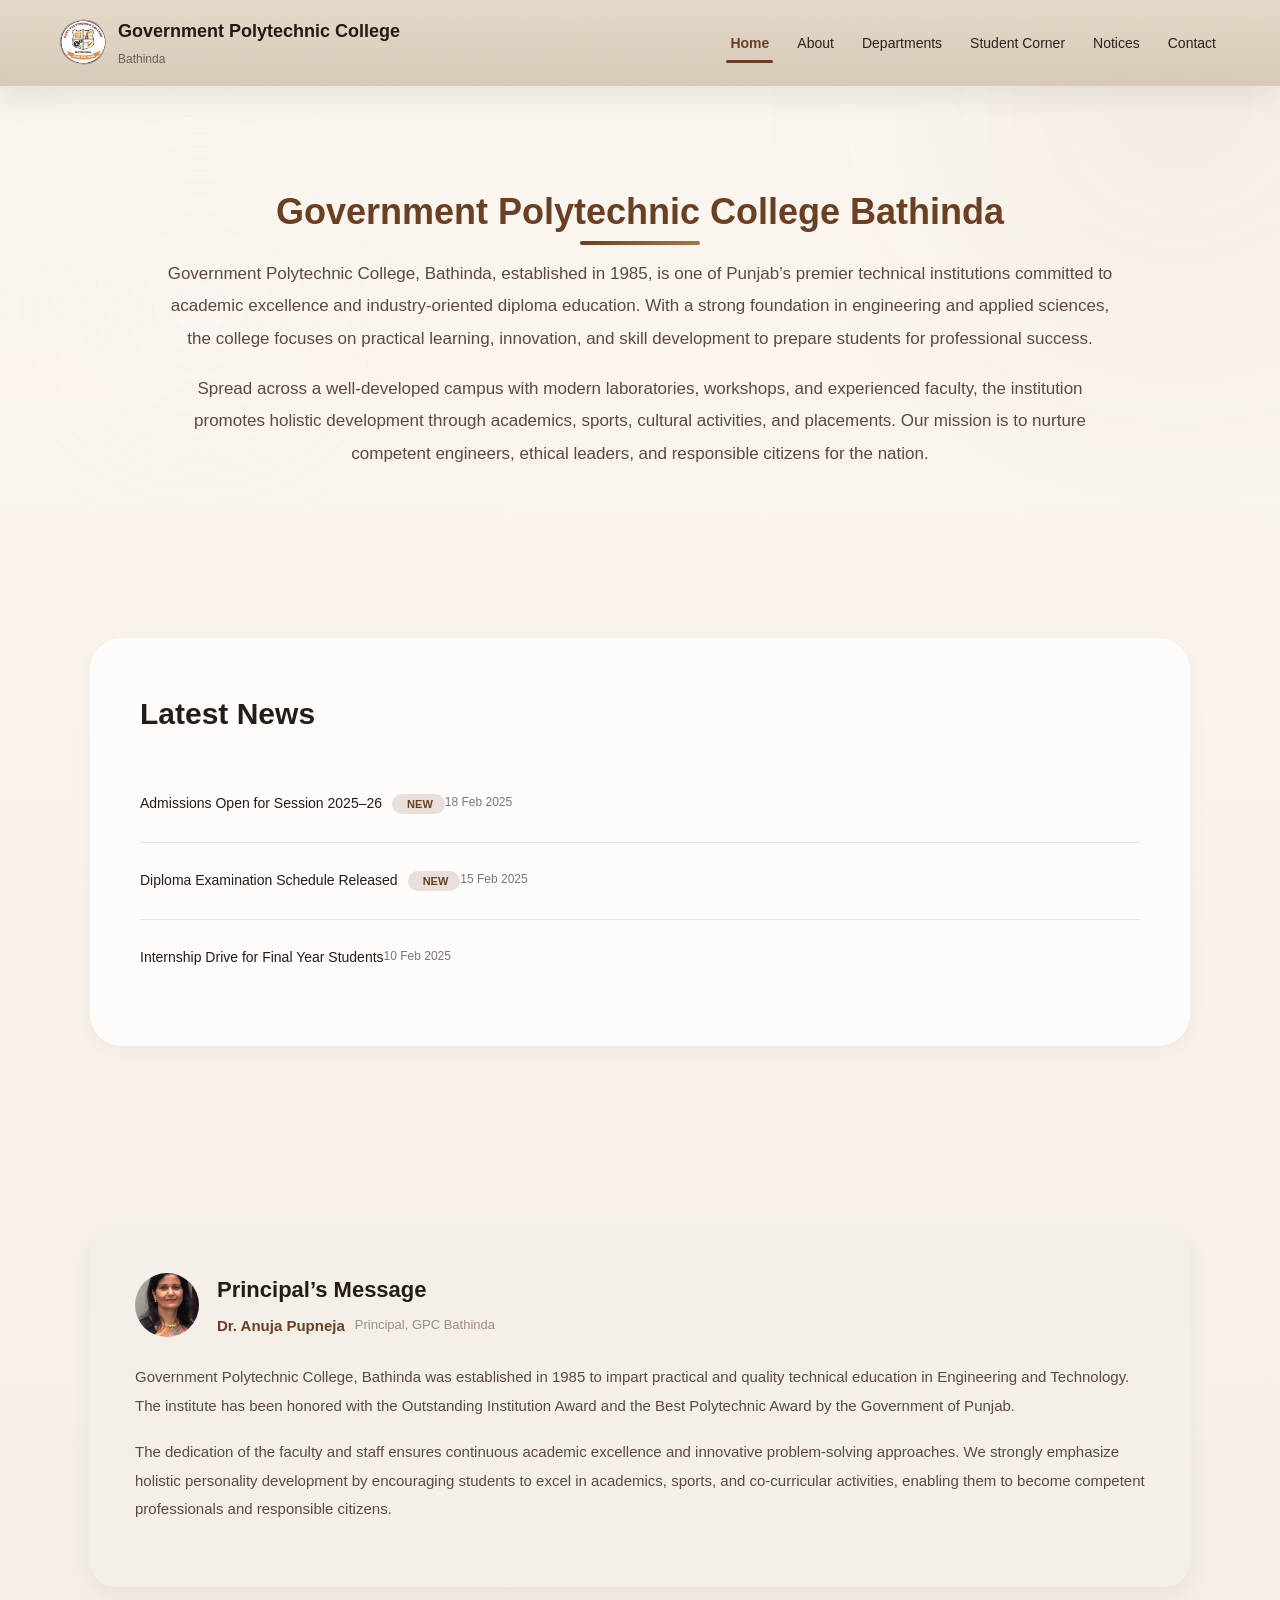
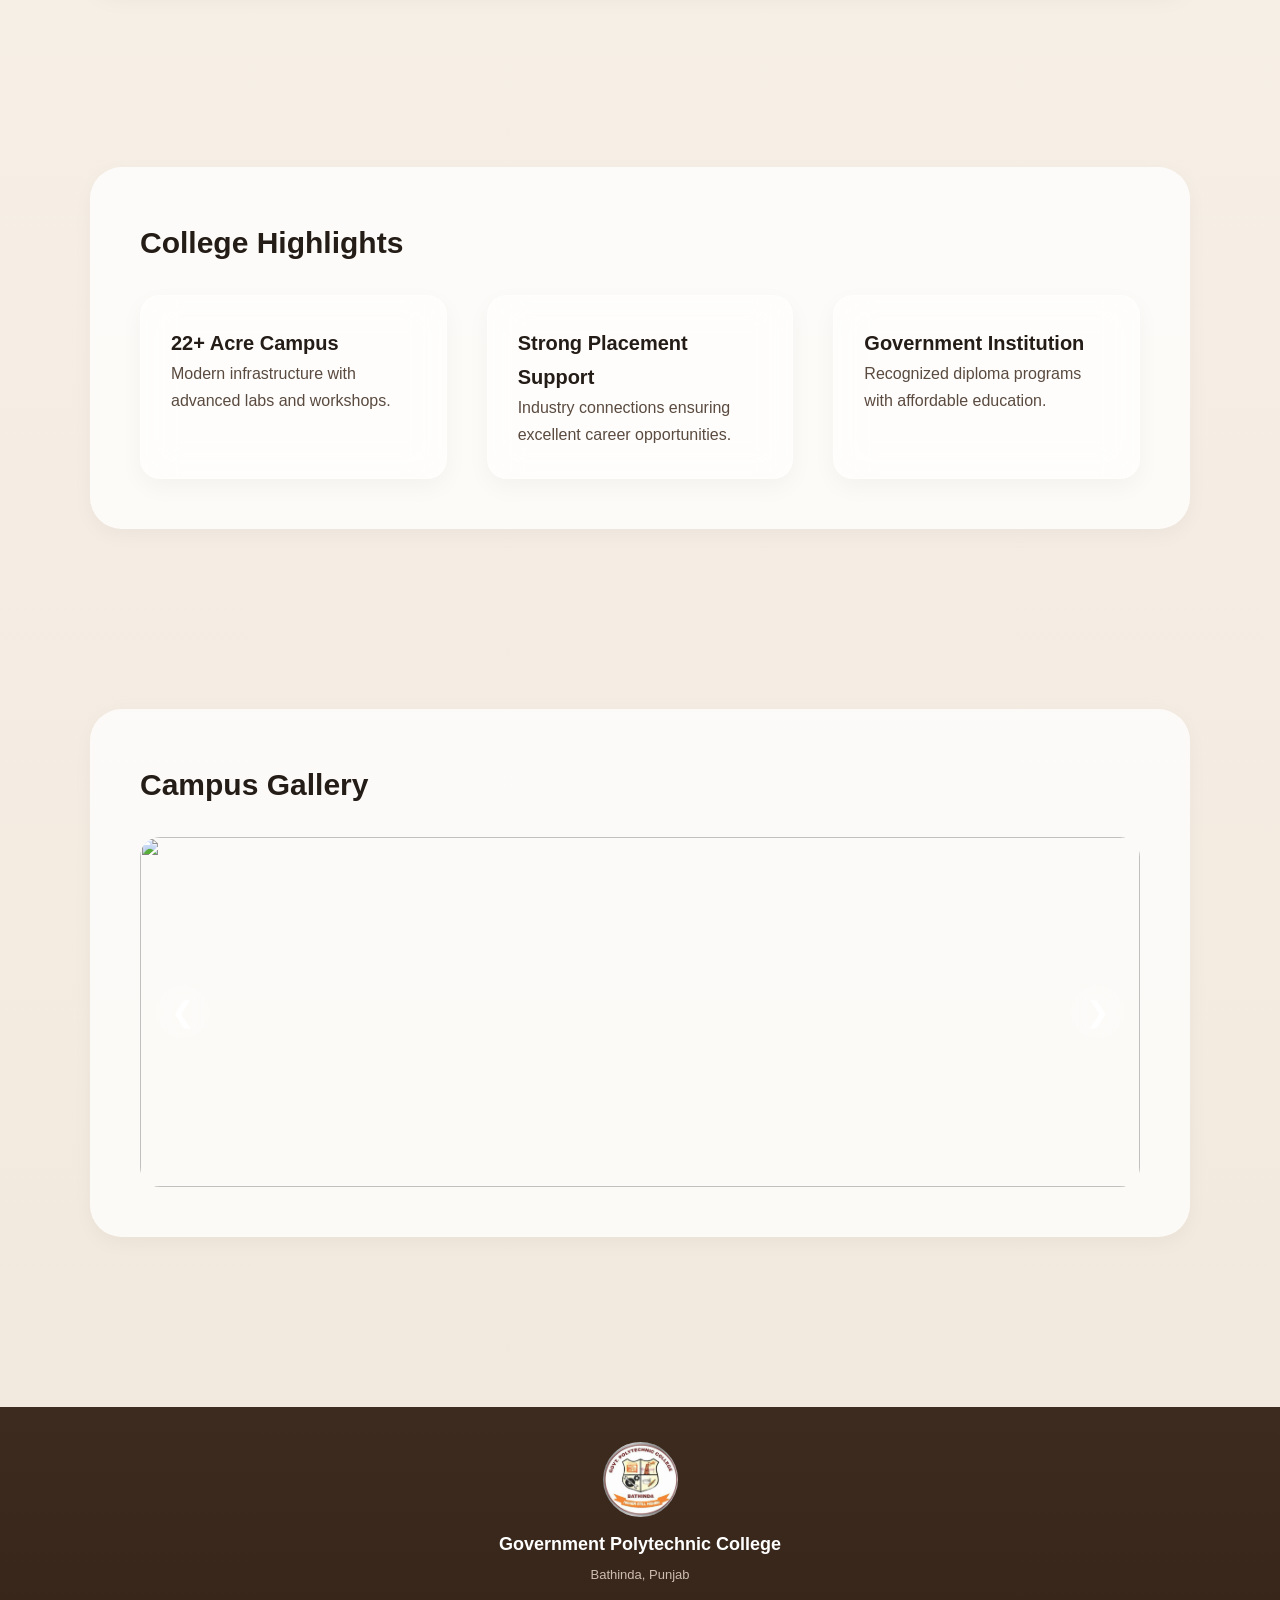
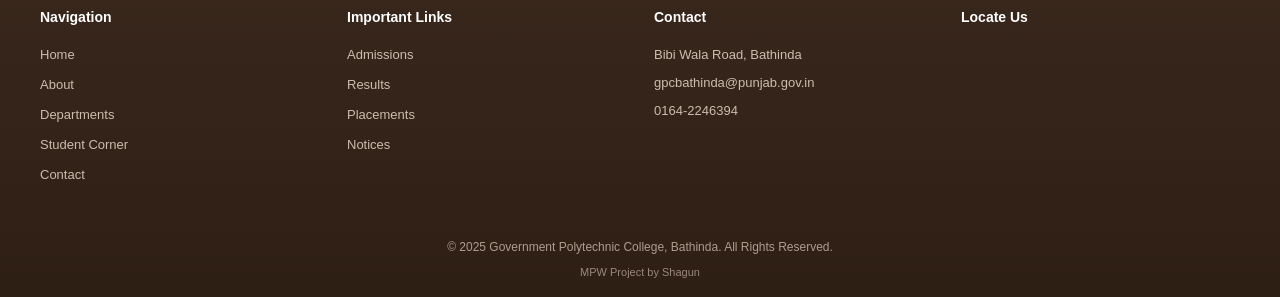
==== index.html @ 496b980a "Update index.html" ====
<!DOCTYPE html>
<html lang="en">
<head>
    <meta charset="UTF-8">
    <title>Government Polytechnic College, Bathinda</title>
    <meta name="viewport" content="width=device-width, initial-scale=1.0">
    <link rel="stylesheet" href="style.css">
</head>
<body>

<div class="cursor-glow"></div>
<div class="preloader"></div>

<!-- ================= HEADER ================= -->
<header>
    <div class="logo">
        <img src="Images/logo.jpeg" alt="College Logo">
        <div>
            <h2>Government Polytechnic College</h2>
            <p>Bathinda</p>
        </div>
    </div>

    <ul id="menu">
        <li><a href="index.html" class="nav-link active">Home</a></li>
        <li><a href="about.html" class="nav-link">About</a></li>
        <li><a href="departments.html" class="nav-link">Departments</a></li>
        <li><a href="student.html" class="nav-link">Student Corner</a></li>
        <li><a href="notices.html" class="nav-link">Notices</a></li>
        <li><a href="contact.html" class="nav-link">Contact</a></li>
    </ul>

    <div class="menu-btn">
        <span></span>
        <span></span>
        <span></span>
    </div>
</header>

<div class="menu-overlay"></div>

<!-- ================= PAGE CONTENT ================= -->
<div class="page-content">

    <div class="shape1"></div>
    <div class="shape2"></div>

    <!-- ================= HERO ================= -->
<section class="hero reveal">

    <h1>Government Polytechnic College Bathinda</h1>

    <p class="hero-description">
        Government Polytechnic College, Bathinda, established in 1985, is one of Punjab’s premier technical institutions committed to academic excellence and industry-oriented diploma education. With a strong foundation in engineering and applied sciences, the college focuses on practical learning, innovation, and skill development to prepare students for professional success.
    </p>

    <p class="hero-description">
        Spread across a well-developed campus with modern laboratories, workshops, and experienced faculty, the institution promotes holistic development through academics, sports, cultural activities, and placements. Our mission is to nurture competent engineers, ethical leaders, and responsible citizens for the nation.
    </p>
    

</section>

    <!-- ================= LATEST NEWS (Dynamic) ================= -->
    <section class="reveal">
        <div class="container-large">
            <h2>Latest News</h2>
            <br>
            <div class="latest-news-container">
                <ul class="latest-news-list"></ul>
            </div>
        </div>
    </section>


<!-- ================= PRINCIPAL MESSAGE ================= -->
<section>
    <div class="container-large principal-card">

        <div class="principal-header">

            <img src="Images/principal.jpeg" alt="Principal">

            <div class="principal-meta">
                <h2>Principal’s Message</h2>
                <div class="principal-name-row">
                    <span class="principal-name">Dr. Anuja Pupneja</span>
                    <span class="principal-role">Principal, GPC Bathinda</span>
                </div>
            </div>

        </div>

        <div class="principal-content">
            <p>
                Government Polytechnic College, Bathinda was established in 1985 to impart practical and quality technical education in Engineering and Technology. The institute has been honored with the Outstanding Institution Award and the Best Polytechnic Award by the Government of Punjab.
            </p>

            <p>
                The dedication of the faculty and staff ensures continuous academic excellence and innovative problem-solving approaches. We strongly emphasize holistic personality development by encouraging students to excel in academics, sports, and co-curricular activities, enabling them to become competent professionals and responsible citizens.
            </p>
        </div>

    </div>
</section>

    <!-- ================= COLLEGE HIGHLIGHTS ================= -->
    <section class="reveal">
        <div class="container-large">
            <h2>College Highlights</h2>
            <br>
            <div class="grid-3">
                <div class="card">
                    <h3>22+ Acre Campus</h3>
                    <p>Modern infrastructure with advanced labs and workshops.</p>
                </div>

                <div class="card">
                    <h3>Strong Placement Support</h3>
                    <p>Industry connections ensuring excellent career opportunities.</p>
                </div>

                <div class="card">
                    <h3>Government Institution</h3>
                    <p>Recognized diploma programs with affordable education.</p>
                </div>
            </div>
        </div>
    </section>

    <!-- ================= GALLERY SLIDER ================= -->
    <section class="reveal">
        <div class="container-large">
            <h2>Campus Gallery</h2>
            <br>

            <div class="slider">

                <div class="slides">
                    <img src="Images/GPC1.jpg" class="slide active" alt="">
                    <img src="Images/GPC2.jpg" class="slide" alt="">
                    <img src="Images/GPC3.jpg" class="slide" alt="">
                </div>

                <button class="slider-btn prev">&#10094;</button>
                <button class="slider-btn next">&#10095;</button>

            </div>
        </div>
    </section>

</div>

<!-- ================= IMAGE MODAL ================= -->
<div id="imageModal">
    <img id="modalImg" src="">
</div>

<!-- ================= FOOTER ================= -->
<footer class="site-footer">

    <div class="footer-top">
        <img src="Images/logo.jpeg" alt="College Logo">
        <h3>Government Polytechnic College</h3>
        <p>Bathinda, Punjab</p>
        <div class="footer-divider"></div>
    </div>

    <div class="footer-grid">

        <div>
            <h4>Navigation</h4>
            <a href="index.html">Home</a>
            <a href="about.html">About</a>
            <a href="departments.html">Departments</a>
            <a href="student.html">Student Corner</a>
            <a href="contact.html">Contact</a>
        </div>

        <div>
            <h4>Important Links</h4>
            <a href="#">Admissions</a>
            <a href="#">Results</a>
            <a href="#">Placements</a>
            <a href="notices.html">Notices</a>
        </div>

        <div class="footer-contact">
            <h4>Contact</h4>
            <p>Bibi Wala Road, Bathinda</p>
            <p>
                <a href="mailto:gpcbathinda@punjab.gov.in">
                    gpcbathinda@punjab.gov.in
                </a>
            </p>
            <p>
                <a href="tel:01642246394">
                    0164-2246394
                </a>
            </p>
        </div>

        <div class="footer-map">
            <h4>Locate Us</h4>
            <iframe
                src="https://www.google.com/maps?q=Government+Polytechnic+College+Bathinda&output=embed"
                loading="lazy"
                allowfullscreen>
            </iframe>
        </div>

    </div>

    <div class="footer-bottom">
        © 2025 Government Polytechnic College, Bathinda. All Rights Reserved.
        <span class="project-credit">MPW Project by Shagun</span>
    </div>

</footer>

<div class="scroll-top" onclick="window.scrollTo({top:0,behavior:'smooth'})">
    ↑
</div>

<script src="script.js"></script>
</body>
</html>
---- style.css ----
:root {

    /* ===== BACKGROUNDS (More Depth & Contrast) ===== */
    --bg-main: #f8f3ec;
    --bg-header: rgba(255, 252, 248, 0.92);
    --bg-card: rgba(255, 255, 255, 0.85);

    /* ===== PREMIUM ACADEMIC BROWN (Refined & Richer) ===== */
    --accent: #6b3f23;          /* deeper & more premium */
    --accent-soft: #efe0d2;     /* warm soft cream */
    --accent-dark: #4b2c18;     /* strong institutional */

    /* ===== TEXT SYSTEM (Stronger Contrast) ===== */
    --text-dark: #241c16;
    --text-light: #5a4a3f;
    --text-muted: #9c8e82;

    /* ===== SHADOW SYSTEM (More Elegant Depth) ===== */
    --shadow-soft: 0 10px 25px rgba(107,63,35,0.08);
    --shadow-medium: 0 25px 60px rgba(107,63,35,0.12);
    --shadow-strong: 0 40px 90px rgba(107,63,35,0.18);

    /* ===== RADIUS ===== */
    --radius-sm: 12px;
    --radius-md: 20px;
    --radius-lg: 32px;

    /* ===== TRANSITION ===== */
    --transition: 0.3s ease;
}

/* ========================= GLOBAL RESET ========================== */

* {
    margin: 0;
    padding: 0;
    box-sizing: border-box;
}

html {
    scroll-behavior: smooth;
}

body {
    font-family: 'Segoe UI', sans-serif;
    background: linear-gradient(
        180deg,
        #fbf6f0 0%,
        #f1e7db 100%
    );
    color: var(--text-dark);
    line-height: 1.7;
    overflow-x: hidden;
}

img {
    max-width: 100%;
    display: block;
}

a {
    text-decoration: none;
    color: inherit;
    transition: var(--transition);
}

ul {
    list-style: none;
}

html, body {
    max-width: 100%;
    overflow-x: hidden;
}


/* ========================= TYPOGRAPHY ========================== */

h1 { 
    font-size: 38px;
    line-height: 1.2;
}
p {
    color: var(--text-light);
}
h2 { 
    font-size: 30px;
    font-weight: 600;
}
h3 { font-size: 20px; }
h4 { font-size: 16px; }

.section-title {
    text-align: center;
    margin-bottom: 50px;
    position: relative;
}

.section-title::after {
    content: "";
    width: 80px;
    height: 3px;
    background: var(--accent);
    display: block;
    margin: 10px auto 0;
    border-radius: 10px;
}


/* ========================= HEADER ========================== */
/* ================= BALANCED PREMIUM HEADER ================= */

header {
    position: fixed;
    top: 0;
    width: 100%;
    z-index: 1000;

    display: flex;
    justify-content: space-between;
    align-items: center;

    padding: 16px 60px;

    /* Darker than body but not brown */
    background: linear-gradient(
        180deg,
        rgba(228, 216, 200, 0.96) 0%,
        rgba(214, 198, 180, 0.94) 100%
    );

    backdrop-filter: blur(16px);
    -webkit-backdrop-filter: blur(16px);

    border-bottom: 1px solid rgba(0,0,0,0.06);

    box-shadow: 0 12px 30px rgba(0,0,0,0.08);

    transition: 0.3s ease;
}

/* Subtle texture */

header::before {
    content: "";
    position: absolute;
    inset: 0;
    pointer-events: none;
    opacity: 0.04;

    background-image: url("data:image/svg+xml;utf8,\
<svg xmlns='http://www.w3.org/2000/svg' width='100%' height='100%'>\
<filter id='noise'>\
<feTurbulence type='fractalNoise' baseFrequency='0.7' numOctaves='2' stitchTiles='stitch'/>\
</filter>\
<rect width='100%' height='100%' filter='url(%23noise)'/>\
</svg>");
}

/* Scroll depth */

header.scrolled {
    box-shadow: 0 18px 45px rgba(0,0,0,0.12);
}

/* ================= LOGO ================= */

.logo {
    display: flex;
    align-items: center;
    gap: 12px;
    flex: 0 0 auto;
}

.logo img {
    width: 46px;
    height: 46px;
    border-radius: 50%;
}

.logo h2 {
    font-size: 18px;
    color: #1e1712;   /* Stronger contrast */
    font-weight: 600;
    white-space: nowrap;
}

.logo p {
    font-size: 12px;
    color: #6b5b4f;
    margin-top: 2px;
}

/* ================= NAVIGATION ================= */

#menu {
    display: flex;
    gap: 20px;              /* reduced spacing */
    align-items: center;
    flex: 0 0 auto;
}

#menu li {
    white-space: nowrap;
}

.nav-link {
    font-size: 14px;        /* slightly smaller for balance */
    color: #2a211b;
    font-weight: 500;
    position: relative;
    padding: 6px 0;
    transition: 0.3s ease;
}

.nav-link:hover {
    color: #6b3f23;
}

/* Premium underline */
.nav-link::after {
    content: "";
    position: absolute;
    bottom: -6px;
    left: 0;
    width: 0%;
    height: 2px;
    background: #e0b377;
    border-radius: 2px;
    transition: 0.3s ease;
}

.nav-link.active::after,
.nav-link:hover::after {
    width: 100%;
}

/* ================= MOBILE ================= */

@media (max-width: 900px) {
    header {
        padding: 14px 20px;
    }
}


/* ================= PREMIUM GLASS MOBILE MENU ================= */

@media (max-width: 900px) {

    .menu-btn {
        display: flex;
    }

    #menu {
    position: fixed;
    top: 0;
    right: -100%;
    width: 60%;
    max-width: 240px;
    height: 100vh;

    display: flex;
    flex-direction: column;
    align-items: flex-start;
    justify-content: flex-start;

    padding: 90px 30px 30px 30px;
    gap: 18px;

    background: rgba(255, 255, 255, 0.18);
    backdrop-filter: blur(32px) saturate(180%);
    -webkit-backdrop-filter: blur(32px) saturate(180%);

    border-left: 1px solid rgba(255,255,255,0.35);
    box-shadow: -25px 0 60px rgba(0,0,0,0.25);

    transition: right 0.45s cubic-bezier(0.77, 0, 0.175, 1);
    z-index: 1200;
}

    #menu.active {
        right: 0;
    }
   
   #menu li,
   #menu a {
    pointer-events: auto;
}

    .nav-link {
    font-size: 17px;          /* smaller text */
    font-weight: 500;
    text-align: left;
    width: 100%;
    position: relative;
    padding: 6px 0;
}

    .nav-link.active {
        color: var(--accent);
        font-weight: 600;
    }

    .nav-link.active::after {
        content: "";
        position: absolute;
        left: 0;
        bottom: -8px;
        width: 40px;
        height: 3px;
        background: var(--accent);
        border-radius: 3px;
    }
}

/* Overlay */

.menu-overlay {
    position: fixed;
    inset: 0;
    background: rgba(0,0,0,0.45); /* just darken */
    opacity: 0;
    pointer-events: none;
    transition: 0.4s ease;
    z-index: 900;
}

.menu-overlay.active {
    opacity: 1;
    pointer-events: auto;
}

/* Prevent background scroll */
body.menu-open {
    overflow: hidden;
}

body.menu-open .page-content {
    filter: blur(8px);
    transition: 0.4s ease;
}
/* ================= HAMBURGER ANIMATION ================= */

.menu-btn {
    display: none;
    flex-direction: column;
    justify-content: center;
    gap: 6px;
    cursor: pointer;
    width: 28px;
    height: 24px;
    z-index: 1500;
}

.menu-btn span {
    height: 3px;
    width: 100%;
    background: var(--text-dark);
    border-radius: 3px;
    transition: 0.4s ease;
}

/* Cross Animation */
.menu-btn.active span:nth-child(1) {
    transform: rotate(45deg) translate(5px, 5px);
}

.menu-btn.active span:nth-child(2) {
    opacity: 0;
}

.menu-btn.active span:nth-child(3) {
    transform: rotate(-45deg) translate(6px, -6px);
}
/* ========================= NAVIGATION ========================== */

.nav-link {
    position: relative;
    padding: 6px 4px;
}

.nav-link:hover {
    color: var(--accent);
}

.nav-link.active {
    color: var(--accent);
    font-weight: 600;
}

.nav-link.active::after {
    content: "";
    position: absolute;
    bottom: -6px;
    left: 0;
    width: 100%;
    height: 3px;
    background: var(--accent);
    border-radius: 10px;
}


/* ================= FULL WIDTH HERO ================= */

.hero {
    margin-top: 110px;
    padding: 80px 40px 60px;
    text-align: center;
    width: 100%;
    max-width: 1200px;
    margin-left: auto;
    margin-right: auto;
}

.hero h1 {
    font-size: 36px;
    font-weight: 700;
    color: #6b3f23; /* Coffee Brown */
    position: relative;
    display: inline-block;
    margin-bottom: 25px;
}

/* Animated Coffee Gradient Underline */

.hero h1::after {
    content: "";
    position: absolute;
    left: 50%;
    transform: translateX(-50%);
    bottom: -12px;
    width: 120px;
    height: 4px;
    border-radius: 20px;

    background: linear-gradient(
        90deg,
        #6b3f23,
        #a6784d,
        #8b5e34,
        #6b3f23
    );

    background-size: 300% 100%;
    animation: coffeeMove 4s linear infinite;
}

@keyframes coffeeMove {
    0% { background-position: 0% 50%; }
    100% { background-position: 300% 50%; }
}

.hero-description {
    font-size: 17px;
    line-height: 1.9;
    color: var(--text-light);
    max-width: 950px;
    margin: 0 auto 18px;
}

.hero-buttons {
    margin-top: 25px;
}

/* ========================= CONTAINERS ========================== */

section {
    padding: 90px 20px;
    width: 100%;
    max-width: 1200px;
    margin: 0 auto;
}

.container-large {
    max-width: 1100px;
    margin: auto;
    background: rgba(255,255,255,0.75);
    padding: 50px;
    border-radius: var(--radius-lg);
    box-shadow: 0 6px 20px rgba(0,0,0,0.04);
}


/* ========================= GRID SYSTEM ========================== */

.grid-2 {
    display: grid;
    grid-template-columns: repeat(2, 1fr);
    gap: 30px;
}

.grid-3 {
    display: grid;
    grid-template-columns: repeat(3, 1fr);
    gap: 40px;
}

.grid-4 {
    display: grid;
    grid-template-columns: repeat(4, 1fr);
    gap: 35px;
}


/* ========================= CARD SYSTEM ========================== */

.card {
    background: rgba(255,255,255,0.55);
    backdrop-filter: blur(18px);
    -webkit-backdrop-filter: blur(18px);
    padding: 30px;
    border-radius: var(--radius-md);
    border: 1px solid rgba(255,255,255,0.3);
    box-shadow: 0 8px 25px rgba(0,0,0,0.04);
    transition: 0.4s ease;
}

.card:hover {
    transform: translateY(-4px);
    box-shadow: 0 12px 25px rgba(0,0,0,0.06);
}

.gallery-grid {
    display: grid;
    grid-template-columns: repeat(3, 1fr);
    gap: 25px;
}

.gallery-grid img {
    width: 100%;
    height: 240px;
    object-fit: cover;
    border-radius: var(--radius-md);
    transition: 0.4s ease;
}

.gallery-grid img:hover {
    transform: scale(1.04);
}

@media (max-width: 900px) {
    .gallery-grid {
        grid-template-columns: 1fr;
    }

    .gallery-grid img {
        height: 200px;
    }
}

/* ========================= ABOUT PAGE ========================== */

.about-content p {
    margin-bottom: 20px;
    color: var(--text-light);
}


/* ========================= DEPARTMENTS ========================== */

.department-card h3 {
    margin-bottom: 10px;
}

.department-card ul {
    margin-top: 10px;
}

.department-card li {
    font-size: 14px;
    color: var(--text-light);
    margin-bottom: 5px;
}


/* ========================= STUDENT CORNER ========================== */

.student-module {
    border-left: 4px solid var(--accent);
    padding-left: 15px;
    margin-bottom: 20px;
}

.student-module h4 {
    margin-bottom: 8px;
}


/* ================= CLEAN NEWS ================= */

.latest-news-container {
    max-height: 230px;
    overflow-y: auto;
    scroll-behavior: smooth;
    position: relative;
}

.latest-news-list li {
    padding: 14px 0;
    border-bottom: 1px solid rgba(0,0,0,0.08);
    display: flex;
    justify-content: space-between;
    align-items: center;
    font-size: 14px;
}

.news-title {
    font-weight: 500;
}

.news-date {
    font-size: 12px;
    opacity: 0.6;
}
.news-link {
    display: flex;
    justify-content: space-between;
    text-decoration: none;
    color: inherit;
    padding: 12px 0;
}

.news-link:hover .news-title {
    color: #6b3f23; /* coffee hover */
}
/* Clean institutional NEW badge */
.latest-news-list li[data-new="true"] .news-title::after {
    content: " NEW";
    margin-left: 10px;
    padding: 4px 12px;
    font-size: 11px;
    font-weight: 600;
    border-radius: 20px;

    background: rgba(107,63,35,0.15);
    color: var(--accent);
}

/* ================= PRINCIPAL - DISCORD STYLE PROPORTION ================= */

.principal-card {
    background: #f4efe9;
    border-radius: 26px;
    padding: 45px;
    box-shadow: 0 10px 25px rgba(0,0,0,0.05);
}

.principal-header {
    display: flex;
    align-items: center;
    gap: 18px;
    margin-bottom: 25px;
}

.principal-header img {
    width: 64px;          /* Discord-like size */
    height: 64px;
    border-radius: 50%;
    object-fit: cover;
}

.principal-meta h2 {
    font-size: 22px;
    margin-bottom: 4px;
}

.principal-name-row {
    display: flex;
    gap: 10px;
    align-items: center;
    flex-wrap: wrap;
}

.principal-name {
    font-size: 15px;
    font-weight: 600;
    color: var(--accent);
}

.principal-role {
    font-size: 13px;
    color: var(--text-muted);
}

.principal-content {
    font-size: 15px;
    line-height: 1.9;
    color: var(--text-light);
}

.principal-content p {
    margin-bottom: 18px;
}

/* ========================= NOTICES ========================== */

.notice-card {
    background: white;
    padding: 30px;
    border-radius: var(--radius-md);
    margin-bottom: 25px;
    box-shadow: var(--shadow-soft);
}

.notice-header {
    display: flex;
    align-items: center;
    gap: 10px;
    margin-bottom: 15px;
}

.notice-header img {
    width: 40px;
    height: 40px;
    border-radius: 50%;
}

.notice-category {
    font-size: 12px;
    color: var(--accent);
    font-weight: 600;
}

.notice-image {
    margin-top: 15px;
    border-radius: var(--radius-md);
}

.notice-buttons {
    margin-top: 15px;
}

.notice-buttons a {
    display: inline-block;
    margin-right: 10px;
}


/* ========================= FAQ ========================== */

.faq-item {
    margin-bottom: 18px;
    border-radius: 15px;
    overflow: hidden;
    box-shadow: var(--shadow-soft);
    background: white;
}

.faq-question {
    padding: 18px 20px;
    font-size: 16px;
    font-weight: 500;
    cursor: pointer;
    border: none;
    width: 100%;
    text-align: left;
    background: white;
}

.faq-answer {
    padding: 18px 20px;
    font-size: 14px;
    color: var(--text-light);
    display: none;
    border-top: 1px solid #eee;
}

.faq-item.active .faq-answer {
    display: block;
}

/* ========================= FORMS ========================== */

.contact-form input,
.contact-form textarea {
    width: 100%;
    padding: 10px;
    margin-bottom: 15px;
    border-radius: var(--radius-sm);
    border: 1px solid #ccc;
}

.btn {
    padding: 10px 20px;
    border-radius: var(--radius-sm);
    border: none;
    cursor: pointer;
    transition: transform 0.2s ease;
}

.btn-primary {
    background: linear-gradient(
    135deg,
    #a6784d,
    #8b5e34
);
box-shadow: 0 10px 25px rgba(139,94,52,0.35);
    color: white;
    border: none;
    border-radius: 14px;
    transition: 0.3s ease;
}

.btn-primary:hover {
    transform: translateY(-2px);
    box-shadow: 0 12px 25px rgba(95,140,255,0.4);
}

/* ========================= MAP & EMBEDS ========================== */

.map-container iframe,
.video-embed iframe {
    width: 100%;
    height: 350px;
    border-radius: var(--radius-md);
    border: none;
}


/* ========================= TIMELINE ========================== */

.timeline {
    border-left: 3px solid var(--accent);
    padding-left: 20px;
}

.timeline-item {
    margin-bottom: 25px;
    position: relative;
}

.timeline-item::before {
    content: "";
    width: 12px;
    height: 12px;
    background: var(--accent);
    position: absolute;
    left: -26px;
    top: 5px;
    border-radius: 50%;
}

/* ================= ULTRA LUXURY COFFEE FOOTER ================= */
/* ================= CLEAN INSTITUTIONAL FOOTER ================= */

.site-footer {
    position: relative;
    background: linear-gradient(
        180deg,
        #3e2b1f 0%,
        #2e1f15 100%
    );
    color: #f3e9df;
    padding: 35px 20px 15px;
    margin-top: 80px;
}

/* ===== Top Branding (Centered Properly) ===== */

.footer-top {
    text-align: center;
    margin-bottom: 20px;
}

.footer-top img {
    display: block;
    margin: 0 auto 12px auto;   /* centers logo */
    width: 75px;
    height: 75px;
    border-radius: 50%;
}

.footer-top h3 {
    font-size: 18px;
    color: #ffffff;
    margin-bottom: 4px;
}

.footer-top p {
    font-size: 13px;
    color: rgba(255,240,225,0.75);
}

/* ===== GRID ===== */

.footer-grid {
    max-width: 1200px;
    margin: auto;
    display: grid;
    grid-template-columns: repeat(4, 1fr);
    gap: 28px;
}

/* IMPORTANT: Left Align Everything */

.footer-grid div {
    text-align: left;
}

/* Headings */

.footer-grid h4 {
    font-size: 14px;
    margin-bottom: 14px;
    font-weight: 600;
    color: #ffffff;
}

/* Links */

.footer-grid a {
    display: block;
    font-size: 13px;
    margin-bottom: 8px;
    color: rgba(255,240,225,0.75);
    transition: 0.3s ease;
}

.footer-grid a:hover {
    color: var(--accent-soft);
    transform: translateX(4px);
}

/* Contact */

.footer-contact p,
.footer-contact a {
    font-size: 13px;
    margin-bottom: 6px;
    color: rgba(255,240,225,0.75);
}

/* ===== MAP ===== */

.footer-map iframe {
    width: 100%;
    height: 150px;
    border-radius: 12px;
    border: none;
    filter: saturate(0.9) contrast(0.95);
}

/* ===== Bottom ===== */

.footer-bottom {
    margin-top: 20px;
    padding-top: 15px;
    text-align: center;
    font-size: 12px;
    color: rgba(255,240,225,0.6);
}

/* MPW Project Line */

.project-credit {
    display: block;
    margin-top: 6px;
    font-size: 11px;
    color: rgba(255,240,225,0.5);
}

/* ================= RESPONSIVE ================= */

/* Mobile Layout */

@media (max-width: 900px) {

    .footer-grid {
        grid-template-columns: repeat(3, 1fr);
        gap: 25px;
    }

    /* Map below */
    .footer-map {
        grid-column: 1 / -1;
        margin-top: 20px;
    }

    .footer-map iframe {
        height: 170px;
    }
}

/* ================= RESPONSIVE ================= */

/* Mobile Layout */

@media (max-width: 900px) {

    .footer-grid {
        grid-template-columns: repeat(3, 1fr);
        gap: 25px;
    }

    /* Map below */
    .footer-map {
        grid-column: 1 / -1;
        margin-top: 20px;
    }

    .footer-map iframe {
        height: 170px;
    }
}


/* ========================= ANIMATIONS ========================== */

.fade-in {
    animation: fadeIn 1s ease forwards;
}

@keyframes fadeIn {
    from { opacity: 0; transform: translateY(40px); }
    to { opacity: 1; transform: translateY(0); }
}

.reveal {
    opacity: 0;
    transform: translateY(30px);
    transition: 0.7s cubic-bezier(.19,1,.22,1);
}

.reveal.active {
    opacity: 1;
    transform: translateY(0);
}

/* ================= SLIDER ================= */

.slider {
    position: relative;
    overflow: hidden;
    border-radius: 20px;
}

.slides {
    position: relative;
    height: 350px;
}

.slide {
    position: absolute;
    width: 100%;
    height: 100%;
    object-fit: cover;
    opacity: 0;
    transition: opacity 0.8s ease;
}

.slide.active {
    opacity: 1;
}

/* Glass Arrows */

.slider-btn {
    position: absolute;
    top: 50%;
    transform: translateY(-50%);
    backdrop-filter: blur(10px);
    background: rgba(255,255,255,0.2);
    border: none;
    color: white;
    font-size: 28px;
    padding: 10px 16px;
    cursor: pointer;
    border-radius: 50%;
    transition: 0.3s ease;
}

.slider-btn:hover {
    background: rgba(255,255,255,0.4);
}

.prev { left: 15px; }
.next { right: 15px; }

/* ================= NEWS AUTO SCROLL ================= */

.auto-scroll {
    max-height: 220px;
    overflow-y: auto;
    position: relative;
}

/* ================= COUNTER ================= */

.stat-number {
    font-size: 42px;
    font-weight: 700;
}
/* ========================= RESPONSIVE ========================== */
@media (max-width: 900px) {

    header {
         padding: 16px 20px;
    }

    .menu-btn {
        display: flex;
    }

    .grid-2,
    .grid-3,
    .grid-4 {
        grid-template-columns: 1fr;
    }

    .principal-card {
        padding: 30px;
    }

    .principal-header {
        flex-direction: column;
        text-align: center;
    }

    .principal-name-row {
        justify-content: center;
    }

    .hero h1 {
        font-size: 26px;
    }
   
}

/* ========================= MOBILE TAP FIX ========================== */

* {
    -webkit-tap-highlight-color: transparent;
}
.cursor-glow {
    position: fixed;
    width: 260px;
    height: 260px;
    background: radial-gradient(circle, rgba(122,78,45,0.08), transparent 70%);
    pointer-events: none;
    border-radius: 50%;
    transform: translate(-50%, -50%);
    z-index: 0;
}

#imageModal {
    position: fixed;
    inset: 0;
    background: rgba(0,0,0,0.85);
    display: flex;
    align-items: center;
    justify-content: center;
    opacity: 0;
    pointer-events: none;
    transition: 0.4s ease;
    z-index: 2000;
}

#imageModal.active {
    opacity: 1;
    pointer-events: auto;
}

#imageModal img {
    max-width: 85%;
    max-height: 85%;
    border-radius: 20px;
}

/* ================= FLOATING GLASS LIGHT ================= */

.shape1,
.shape2 {
    position: absolute;
    width: 400px;
    height: 400px;
    border-radius: 50%;
    background: radial-gradient(circle, rgba(255,255,255,0.08), transparent 70%);
    filter: blur(40px);
    z-index: -1;
}


/* ================= GLASS STATS STRIP ================= */

.stats-strip {
    position: relative;
    width: 100%;
    padding: 110px 20px;

    display: flex;
    justify-content: space-around;
    flex-wrap: wrap;
    gap: 40px;

    text-align: center;
    color: #ffffff;

    /* TRUE GLASS EFFECT */
    background: rgba(255,255,255,0.07);
    backdrop-filter: blur(22px);
    -webkit-backdrop-filter: blur(22px);

    border-top: 1px solid rgba(255,255,255,0.15);
    border-bottom: 1px solid rgba(255,255,255,0.15);

    box-shadow: 0 10px 40px rgba(0,0,0,0.15);
}


/* ================= SOFT NOISE LAYER ================= */

.stats-strip::before {
    content: "";
    position: absolute;
    inset: 0;
    pointer-events: none;

    background-image: url("data:image/svg+xml;utf8,\
<svg xmlns='http://www.w3.org/2000/svg' width='100%' height='100%'>\
<filter id='noise'>\
<feTurbulence type='fractalNoise' baseFrequency='0.7' numOctaves='3' stitchTiles='stitch'/>\
</filter>\
<rect width='100%' height='100%' filter='url(%23noise)' opacity='0.035'/>\
</svg>");
}


/* ================= STATS TEXT ================= */

.stat-number {
    font-size: 42px;
    font-weight: 700;
    letter-spacing: 1px;
    color: #ffffff;
}

.stats-strip p {
    margin-top: 6px;
    color: rgba(255,255,255,0.75);
}
.page-content {
    position: relative;   /* REQUIRED for stacking context */
    z-index: 1;           /* Recommended for safety */

    opacity: 0;
    transform: translateY(20px);
    transition: 0.6s ease;
}
.page-content.loaded {
    opacity: 1;
    transform: translateY(0);
}

/* ================= BACKGROUND GLOW ================= */

body::before {
    content: "";
    position: fixed;
    top: -200px;
    right: -200px;
    width: 600px;
    height: 600px;
    background: radial-gradient(circle, rgba(122,78,45,0.08), transparent 70%);
    filter: blur(120px);
    z-index: -1;
}
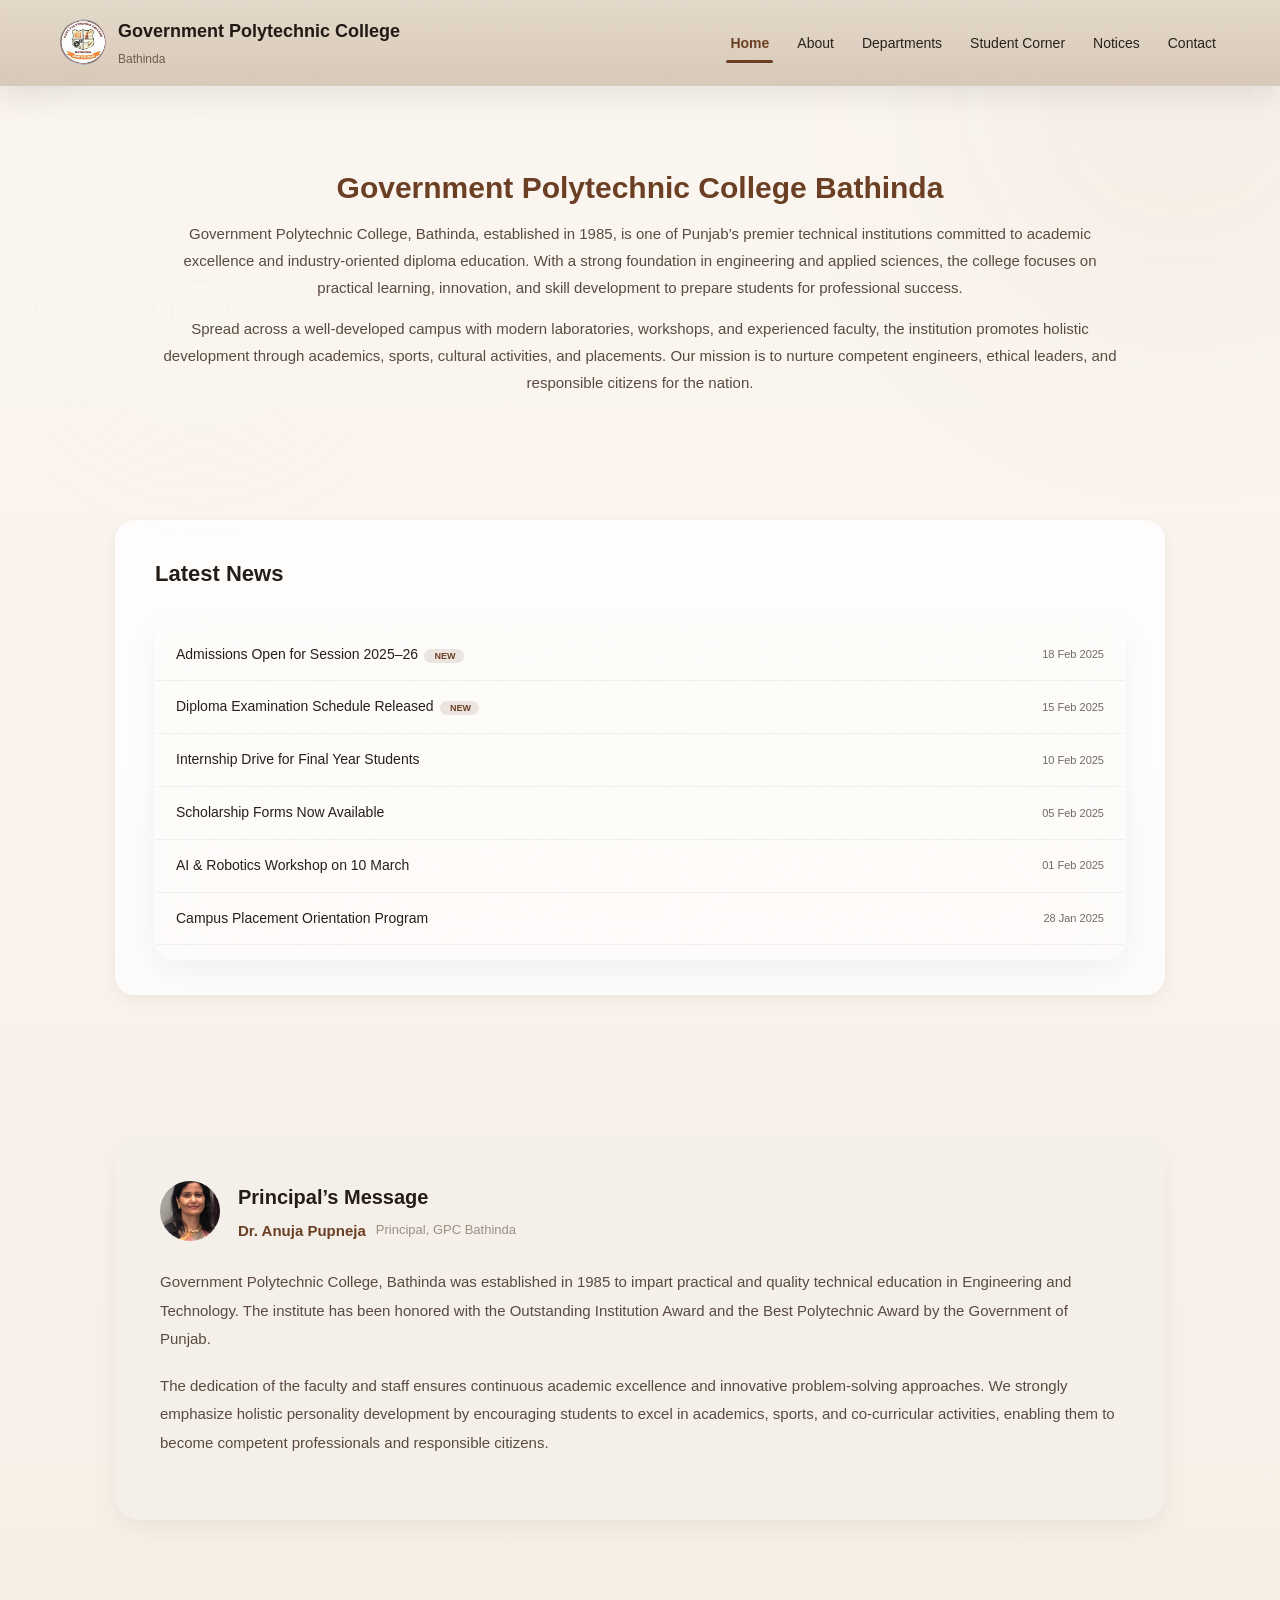
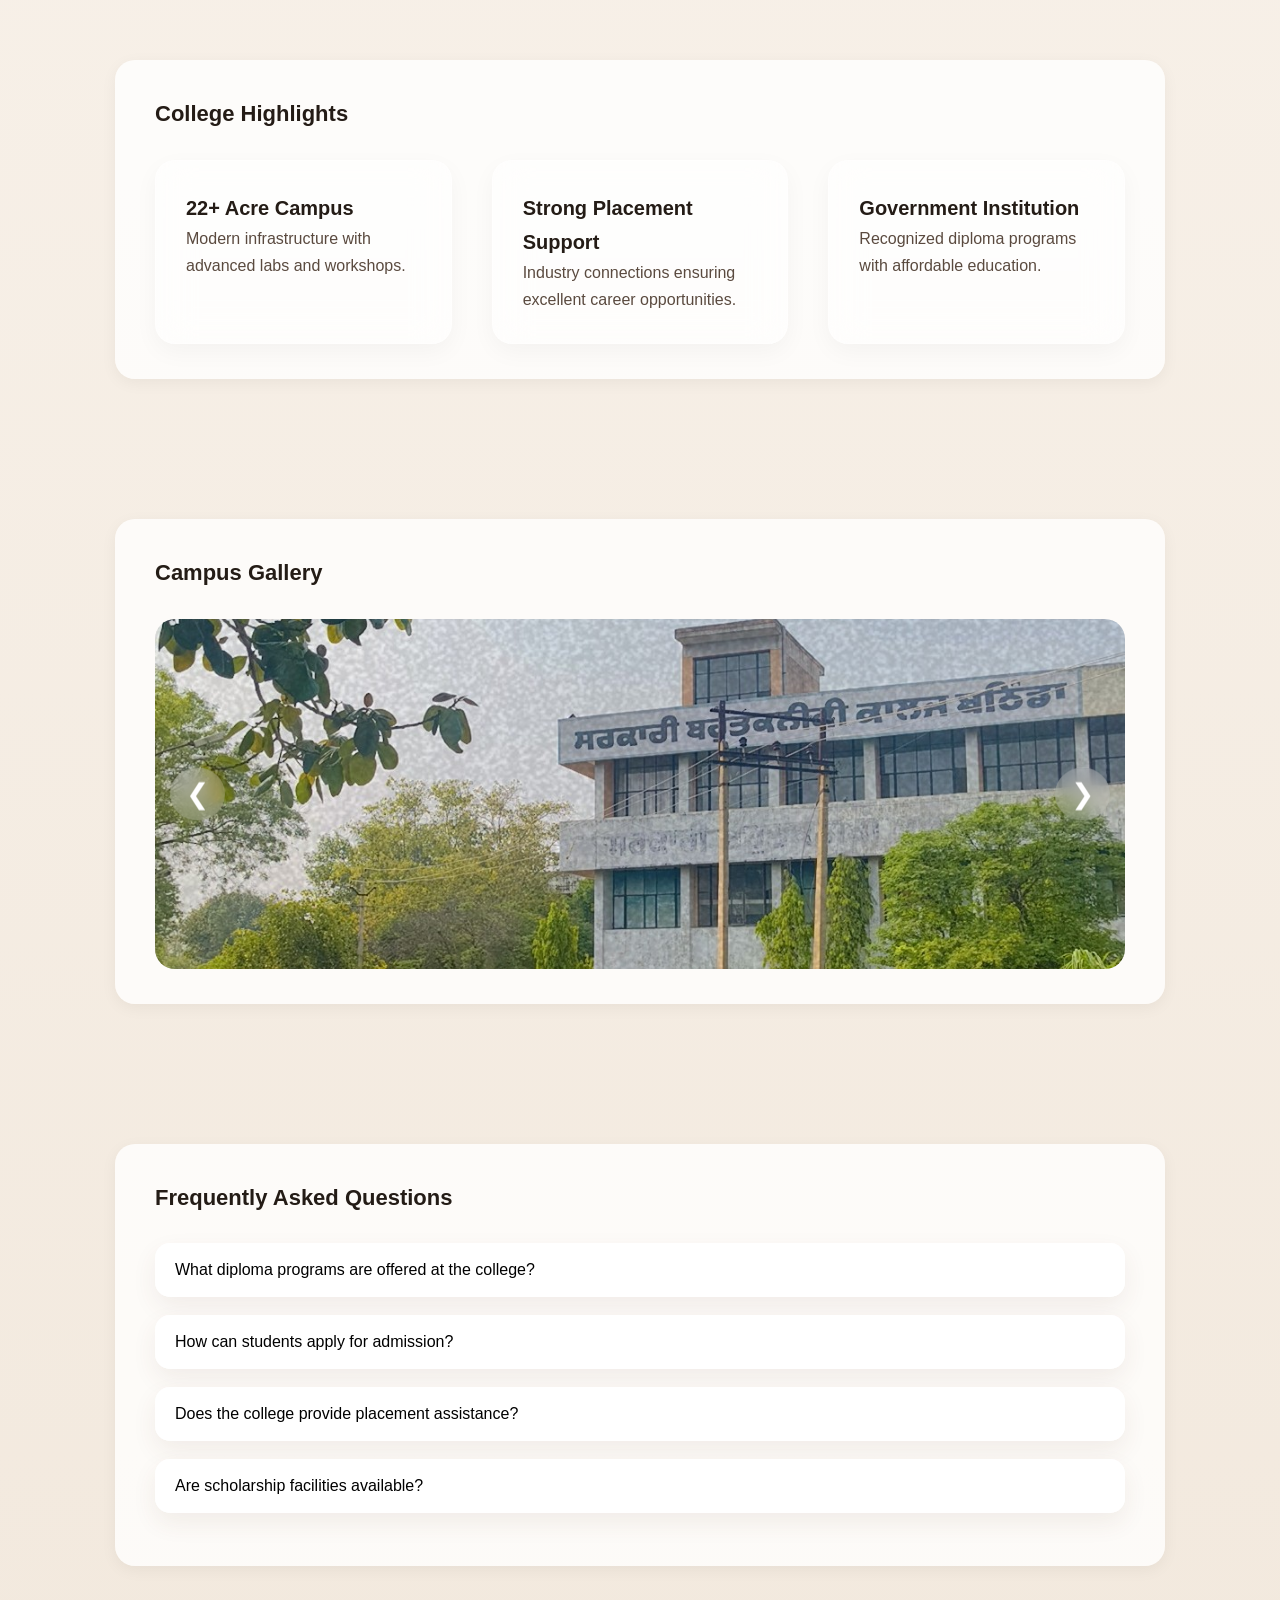
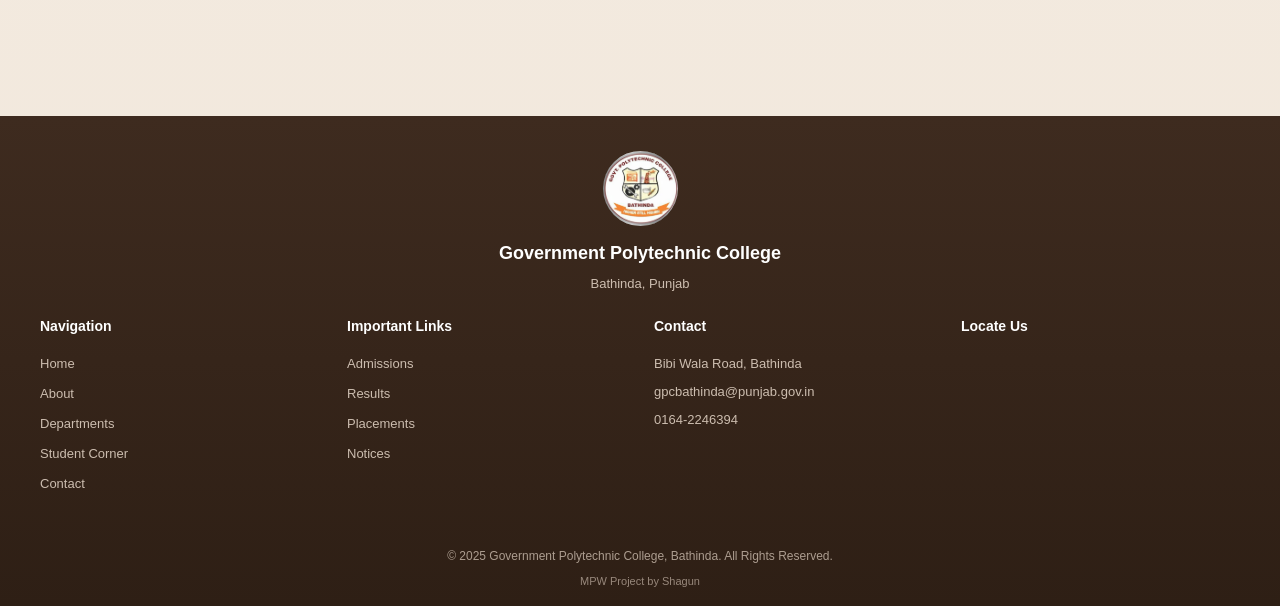
==== commit 73caf55a: "Update index.html" ====
--- a/index.html
+++ b/index.html
@@ -156,6 +156,67 @@
     <img id="modalImg" src="">
 </div>
 
+    <!-- ================= FAQ SECTION ================= -->
+<section class="reveal">
+    <div class="container-large">
+
+        <h2>Frequently Asked Questions</h2>
+        <br>
+
+        <div class="faq-item">
+            <button class="faq-question">
+                What diploma programs are offered at the college?
+            </button>
+            <div class="faq-answer">
+                <p>
+                    The college offers diploma programs in Computer Engineering,
+                    Mechanical Engineering, Electrical Engineering, Civil Engineering,
+                    Electronics & Communication Engineering, and Applied Sciences.
+                </p>
+            </div>
+        </div>
+
+        <div class="faq-item">
+            <button class="faq-question">
+                How can students apply for admission?
+            </button>
+            <div class="faq-answer">
+                <p>
+                    Admissions are conducted as per Punjab State Board of Technical Education
+                    guidelines. Students can apply through the official admission portal
+                    during the notified schedule.
+                </p>
+            </div>
+        </div>
+
+        <div class="faq-item">
+            <button class="faq-question">
+                Does the college provide placement assistance?
+            </button>
+            <div class="faq-answer">
+                <p>
+                    Yes, the Placement Cell organizes campus recruitment drives,
+                    industrial training programs, and career guidance workshops
+                    for final-year students.
+                </p>
+            </div>
+        </div>
+
+        <div class="faq-item">
+            <button class="faq-question">
+                Are scholarship facilities available?
+            </button>
+            <div class="faq-answer">
+                <p>
+                    Eligible students can apply for various state and central government
+                    scholarship schemes. Details are available in the Student Corner section.
+                </p>
+            </div>
+        </div>
+
+    </div>
+</section>
+    
 <!-- ================= FOOTER ================= -->
 <footer class="site-footer">
 
--- a/style.css
+++ b/style.css
@@ -77,14 +77,14 @@
 /* ========================= TYPOGRAPHY ========================== */
 
 h1 { 
-    font-size: 38px;
+    font-size: 35px;
     line-height: 1.2;
 }
 p {
     color: var(--text-light);
 }
 h2 { 
-    font-size: 30px;
+    font-size: 22px;
     font-weight: 600;
 }
 h3 { font-size: 20px; }
@@ -401,84 +401,49 @@
 }
 
 
-/* ================= FULL WIDTH HERO ================= */
+/* ================= HERO CLEAN PROFESSIONAL ================= */
 
 .hero {
     margin-top: 110px;
-    padding: 80px 40px 60px;
+    padding: 60px 20px 40px;
     text-align: center;
-    width: 100%;
-    max-width: 1200px;
+    max-width: 1000px;
     margin-left: auto;
     margin-right: auto;
 }
 
 .hero h1 {
-    font-size: 36px;
-    font-weight: 700;
-    color: #6b3f23; /* Coffee Brown */
+    font-size: 30px;     /* smaller */
+    font-weight: 600;
+    color: var(--accent);
     position: relative;
-    display: inline-block;
-    margin-bottom: 25px;
-}
-
-/* Animated Coffee Gradient Underline */
-
-.hero h1::after {
-    content: "";
-    position: absolute;
-    left: 50%;
-    transform: translateX(-50%);
-    bottom: -12px;
-    width: 120px;
-    height: 4px;
-    border-radius: 20px;
-
-    background: linear-gradient(
-        90deg,
-        #6b3f23,
-        #a6784d,
-        #8b5e34,
-        #6b3f23
-    );
-
-    background-size: 300% 100%;
-    animation: coffeeMove 4s linear infinite;
-}
-
-@keyframes coffeeMove {
-    0% { background-position: 0% 50%; }
-    100% { background-position: 300% 50%; }
-}
+    padding-bottom: 14px;
+}
+
 
 .hero-description {
-    font-size: 17px;
-    line-height: 1.9;
+    font-size: 15px;     /* smaller */
+    line-height: 1.8;
     color: var(--text-light);
-    max-width: 950px;
-    margin: 0 auto 18px;
-}
-
-.hero-buttons {
-    margin-top: 25px;
+    margin-bottom: 14px;
 }
 
 /* ========================= CONTAINERS ========================== */
 
 section {
-    padding: 90px 20px;
+    padding: 70px 20px;
     width: 100%;
     max-width: 1200px;
     margin: 0 auto;
 }
 
 .container-large {
-    max-width: 1100px;
+    max-width: 1050px;
     margin: auto;
-    background: rgba(255,255,255,0.75);
-    padding: 50px;
-    border-radius: var(--radius-lg);
-    box-shadow: 0 6px 20px rgba(0,0,0,0.04);
+    background: rgba(255,255,255,0.78);
+    padding: 35px 40px;   /* reduced */
+    border-radius: 20px;  /* smaller */
+    box-shadow: 0 4px 16px rgba(0,0,0,0.05);
 }
 
 
@@ -588,55 +553,90 @@
 
 
 /* ================= CLEAN NEWS ================= */
+/* ================= REFINED GLASS NEWS CONTAINER ================= */
 
 .latest-news-container {
-    max-height: 230px;
+    position: relative;
+    height: 340px; /* increased for better balance */
     overflow-y: auto;
     scroll-behavior: smooth;
-    position: relative;
+    border-radius: 18px;
+
+    background: rgba(255,255,255,0.22);
+    backdrop-filter: blur(22px) saturate(140%);
+    -webkit-backdrop-filter: blur(22px) saturate(140%);
+
+    border: 1px solid rgba(255,255,255,0.35);
+    box-shadow: 0 10px 32px rgba(0,0,0,0.05);
+
+    padding: 8px 0;
+}
+
+/* Subtle Noise Texture */
+.latest-news-container::before {
+    content: "";
+    position: absolute;
+    inset: 0;
+    pointer-events: none;
+    opacity: 0.04;
+
+    background-image: url("data:image/svg+xml;utf8,\
+<svg xmlns='http://www.w3.org/2000/svg' width='100%' height='100%'>\
+<filter id='noise'>\
+<feTurbulence type='fractalNoise' baseFrequency='0.7' numOctaves='2' stitchTiles='stitch'/>\
+</filter>\
+<rect width='100%' height='100%' filter='url(%23noise)'/>\
+</svg>");
+}
+
+/* ================= NEWS ITEMS ================= */
+
+.latest-news-list {
+    list-style: none;
+    padding: 0;
+    margin: 0;
 }
 
 .latest-news-list li {
-    padding: 14px 0;
-    border-bottom: 1px solid rgba(0,0,0,0.08);
+    padding: 14px 20px;
+    border-bottom: 1px solid rgba(0,0,0,0.05);
+    font-size: 13px;
+}
+
+.news-link {
     display: flex;
     justify-content: space-between;
     align-items: center;
-    font-size: 14px;
+    text-decoration: none;
+    color: inherit;
 }
 
 .news-title {
     font-weight: 500;
+    font-size: 14px;
 }
 
 .news-date {
-    font-size: 12px;
-    opacity: 0.6;
-}
-.news-link {
-    display: flex;
-    justify-content: space-between;
-    text-decoration: none;
-    color: inherit;
-    padding: 12px 0;
-}
-
+    font-size: 11px;
+    opacity: 0.65;
+}
+
+/* Hover */
 .news-link:hover .news-title {
-    color: #6b3f23; /* coffee hover */
-}
-/* Clean institutional NEW badge */
+    color: var(--accent);
+}
+
+/* Clean Institutional NEW badge */
 .latest-news-list li[data-new="true"] .news-title::after {
     content: " NEW";
-    margin-left: 10px;
-    padding: 4px 12px;
-    font-size: 11px;
+    margin-left: 6px;
+    padding: 2px 8px;
+    font-size: 9px;
     font-weight: 600;
-    border-radius: 20px;
-
-    background: rgba(107,63,35,0.15);
+    border-radius: 16px;
+    background: rgba(107,63,35,0.12);
     color: var(--accent);
 }
-
 /* ================= PRINCIPAL - DISCORD STYLE PROPORTION ================= */
 
 .principal-card {
@@ -654,14 +654,14 @@
 }
 
 .principal-header img {
-    width: 64px;          /* Discord-like size */
-    height: 64px;
+    width: 60px;          /* Discord-like size */
+    height: 60px;
     border-radius: 50%;
     object-fit: cover;
 }
 
 .principal-meta h2 {
-    font-size: 22px;
+    font-size: 20px;
     margin-bottom: 4px;
 }
 
@@ -1122,7 +1122,7 @@
     }
 
     .hero h1 {
-        font-size: 26px;
+        font-size: 20px;
     }
    
 }
@@ -1208,36 +1208,30 @@
 }
 
 
-/* ================= SOFT NOISE LAYER ================= */
-
-.stats-strip::before {
-    content: "";
-    position: absolute;
-    inset: 0;
-    pointer-events: none;
-
-    background-image: url("data:image/svg+xml;utf8,\
-<svg xmlns='http://www.w3.org/2000/svg' width='100%' height='100%'>\
-<filter id='noise'>\
-<feTurbulence type='fractalNoise' baseFrequency='0.7' numOctaves='3' stitchTiles='stitch'/>\
-</filter>\
-<rect width='100%' height='100%' filter='url(%23noise)' opacity='0.035'/>\
-</svg>");
-}
-
-
-/* ================= STATS TEXT ================= */
-
-.stat-number {
-    font-size: 42px;
+/* ================= STATS STRIP FIXED COLOR ================= */
+
+.stats-strip {
+    background: linear-gradient(135deg, #cbb9a7, #d9cbbd);
+    padding: 60px 20px;
+    display: grid;
+    grid-template-columns: repeat(auto-fit, minmax(180px, 1fr));
+    text-align: center;
+    gap: 30px;
+}
+
+/* Number */
+.stats-strip .stat-number {
+    font-size: 40px;
     font-weight: 700;
-    letter-spacing: 1px;
-    color: #ffffff;
-}
-
+    color: #4b2e1e; /* dark coffee brown */
+}
+
+/* Label */
 .stats-strip p {
-    margin-top: 6px;
-    color: rgba(255,255,255,0.75);
+    margin-top: 8px;
+    font-size: 14px;
+    color: #5f4636; /* medium brown */
+    font-weight: 500;
 }
 .page-content {
     position: relative;   /* REQUIRED for stacking context */
@@ -1265,3 +1259,42 @@
     filter: blur(120px);
     z-index: -1;
 }
+
+/* ================= LOADING SPINNER ================= */
+
+.spinner {
+    width: 16px;
+    height: 16px;
+    border: 2px solid rgba(255,255,255,0.4);
+    border-top: 2px solid #ffffff;
+    border-radius: 50%;
+    animation: spin 0.6s linear infinite;
+    display: inline-block;
+    margin-left: 8px;
+}
+
+@keyframes spin {
+    to { transform: rotate(360deg); }
+}
+
+/* ================= SUCCESS TOAST ================= */
+
+.toast {
+    position: fixed;
+    bottom: 30px;
+    right: 30px;
+    background: #4b2c18;
+    color: #ffffff;
+    padding: 14px 20px;
+    border-radius: 12px;
+    box-shadow: 0 10px 30px rgba(0,0,0,0.15);
+    opacity: 0;
+    transform: translateY(20px);
+    transition: 0.4s ease;
+    z-index: 9999;
+}
+
+.toast.show {
+    opacity: 1;
+    transform: translateY(0);
+}
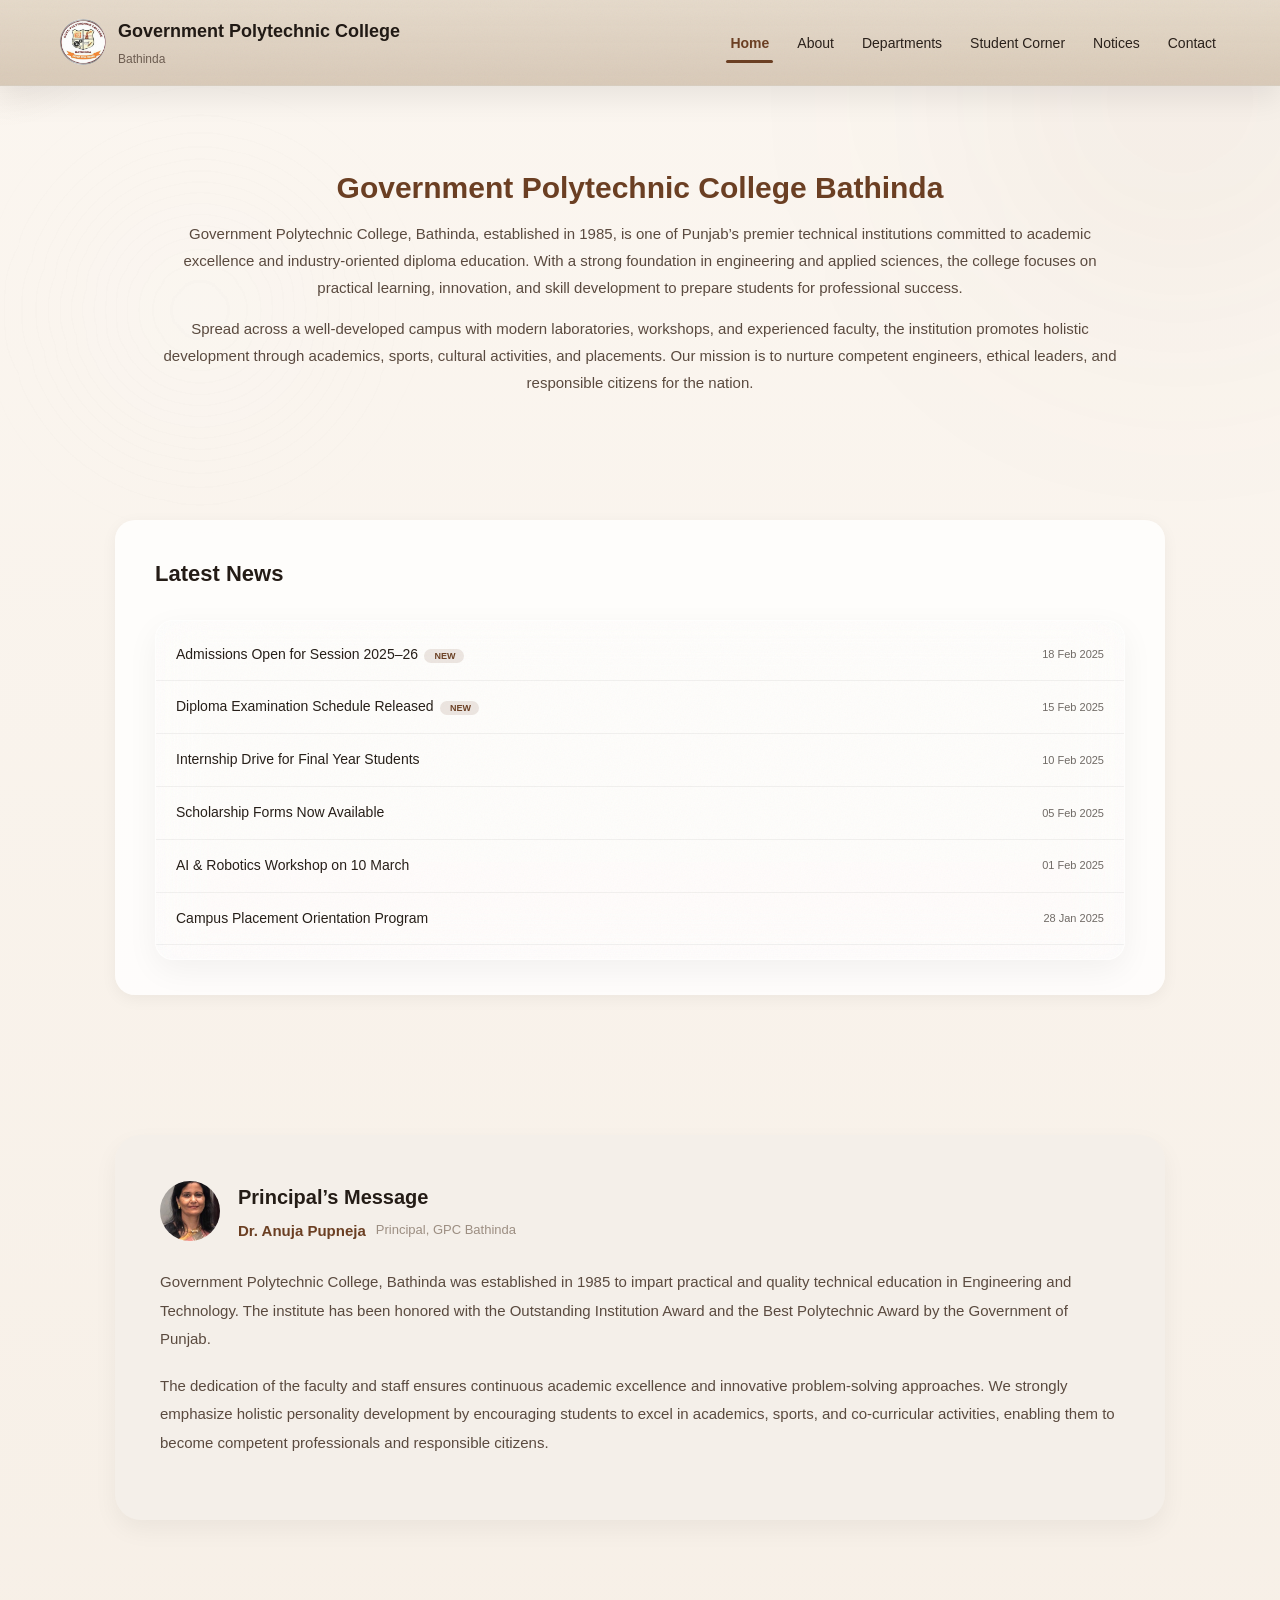
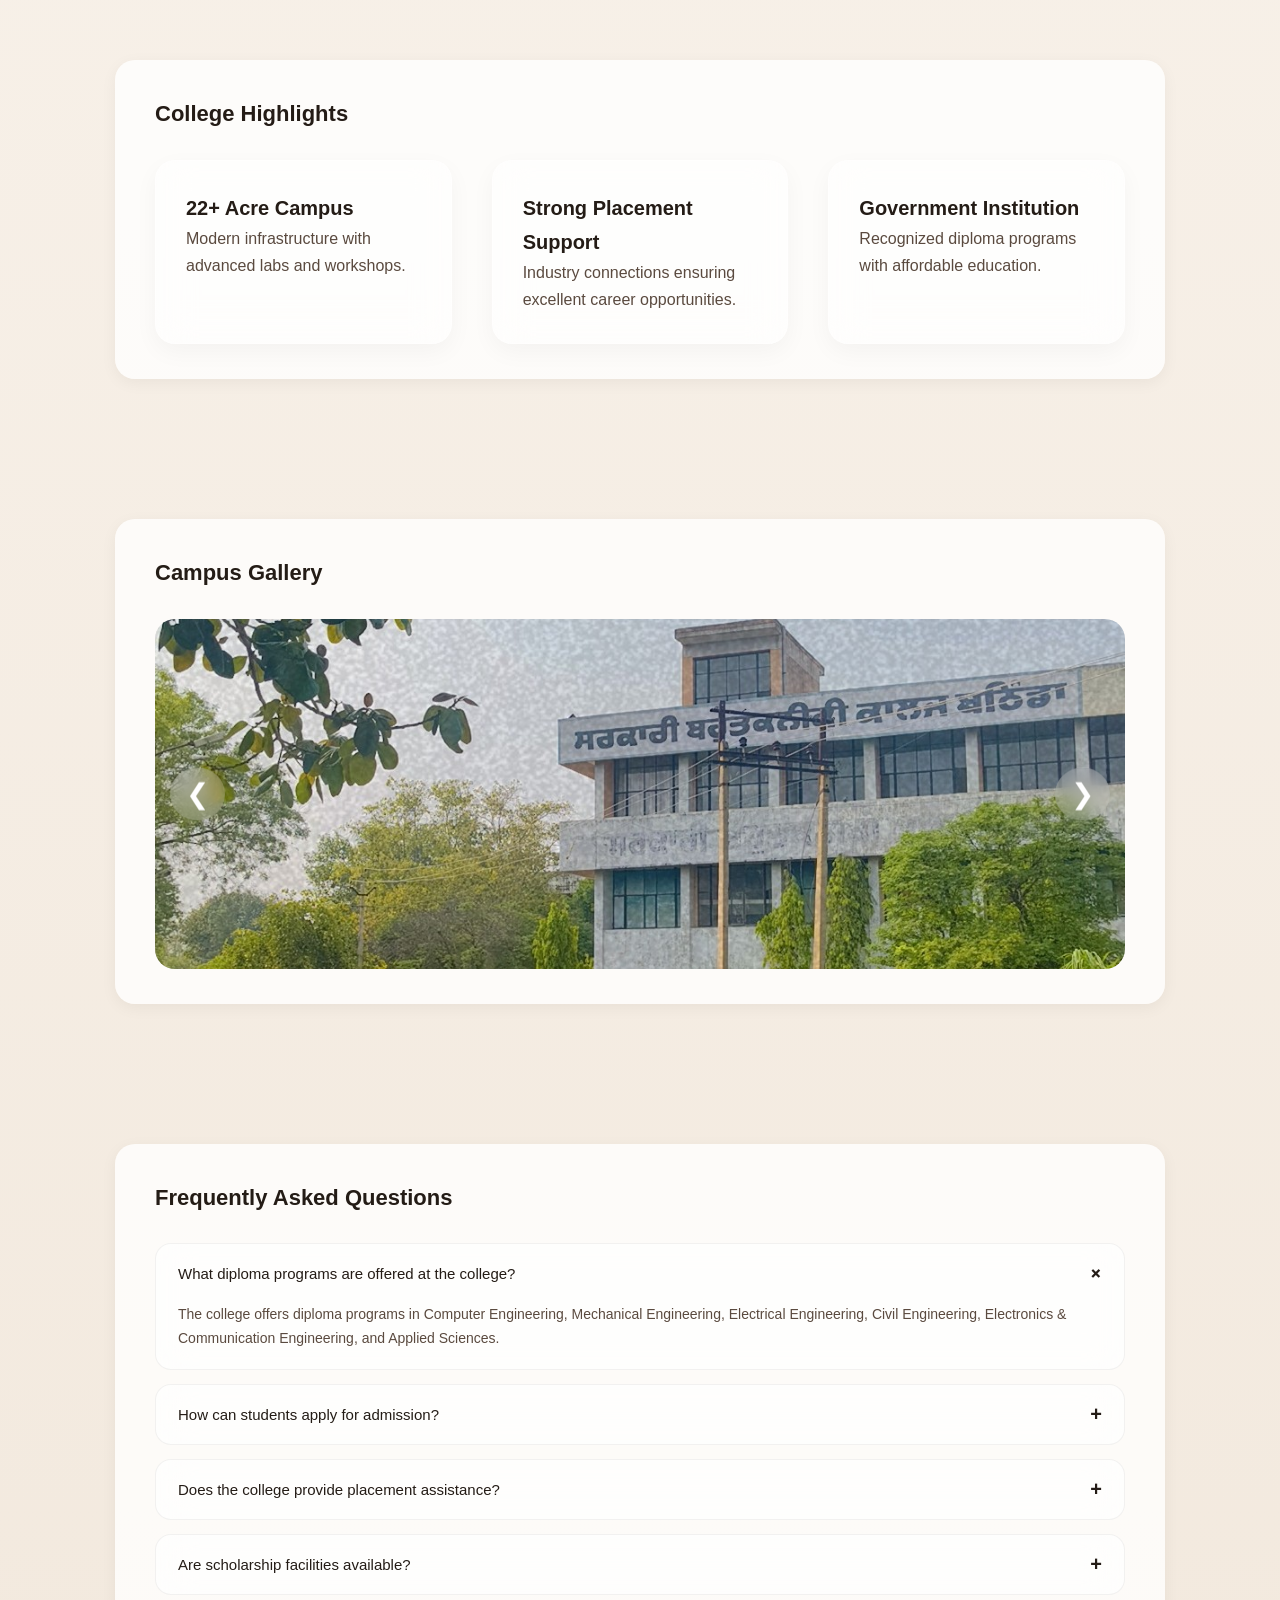
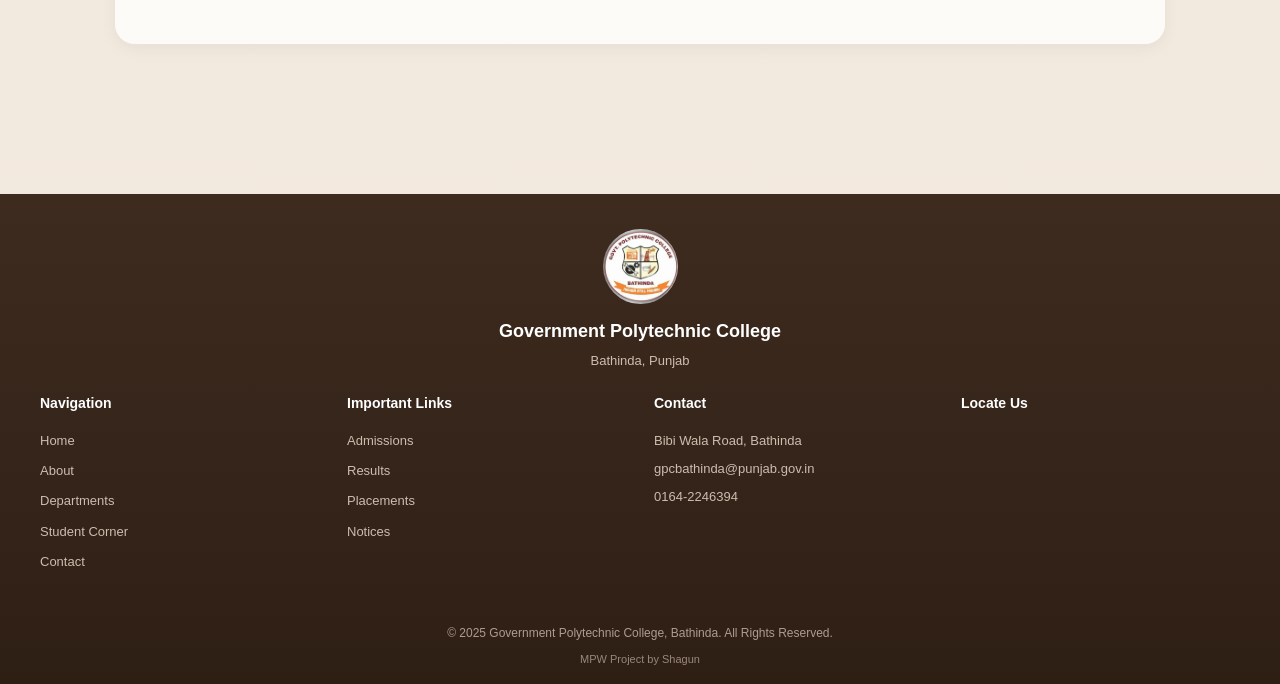
==== commit 8317bc9c: "Update index.html" ====
--- a/index.html
+++ b/index.html
@@ -156,16 +156,17 @@
     <img id="modalImg" src="">
 </div>
 
-    <!-- ================= FAQ SECTION ================= -->
+<!-- ================= PREMIUM FAQ SECTION ================= -->
 <section class="reveal">
     <div class="container-large">
 
         <h2>Frequently Asked Questions</h2>
         <br>
 
-        <div class="faq-item">
-            <button class="faq-question">
-                What diploma programs are offered at the college?
+        <div class="faq-item active">
+            <button class="faq-question">
+                <span>What diploma programs are offered at the college?</span>
+                <span class="faq-icon">+</span>
             </button>
             <div class="faq-answer">
                 <p>
@@ -178,38 +179,39 @@
 
         <div class="faq-item">
             <button class="faq-question">
-                How can students apply for admission?
+                <span>How can students apply for admission?</span>
+                <span class="faq-icon">+</span>
             </button>
             <div class="faq-answer">
                 <p>
                     Admissions are conducted as per Punjab State Board of Technical Education
-                    guidelines. Students can apply through the official admission portal
-                    during the notified schedule.
+                    guidelines. Students can apply through the official admission portal.
                 </p>
             </div>
         </div>
 
         <div class="faq-item">
             <button class="faq-question">
-                Does the college provide placement assistance?
-            </button>
-            <div class="faq-answer">
-                <p>
-                    Yes, the Placement Cell organizes campus recruitment drives,
-                    industrial training programs, and career guidance workshops
-                    for final-year students.
+                <span>Does the college provide placement assistance?</span>
+                <span class="faq-icon">+</span>
+            </button>
+            <div class="faq-answer">
+                <p>
+                    Yes, the Placement Cell organizes campus recruitment drives
+                    and industrial training programs for final-year students.
                 </p>
             </div>
         </div>
 
         <div class="faq-item">
             <button class="faq-question">
-                Are scholarship facilities available?
+                <span>Are scholarship facilities available?</span>
+                <span class="faq-icon">+</span>
             </button>
             <div class="faq-answer">
                 <p>
                     Eligible students can apply for various state and central government
-                    scholarship schemes. Details are available in the Student Corner section.
+                    scholarship schemes via the Student Corner section.
                 </p>
             </div>
         </div>
--- a/style.css
+++ b/style.css
@@ -737,39 +737,65 @@
 }
 
 
-/* ========================= FAQ ========================== */
+/* ================= PREMIUM FAQ ================= */
 
 .faq-item {
-    margin-bottom: 18px;
-    border-radius: 15px;
+    margin-bottom: 14px;
+    border-radius: 16px;
     overflow: hidden;
-    box-shadow: var(--shadow-soft);
-    background: white;
-}
-
+    background: rgba(255,255,255,0.65);
+    backdrop-filter: blur(18px);
+    border: 1px solid rgba(0,0,0,0.05);
+    transition: 0.3s ease;
+}
+
+.faq-item:hover {
+    background: rgba(255,255,255,0.85);
+    box-shadow: 0 8px 20px rgba(0,0,0,0.05);
+}
+
+/* Question Button */
 .faq-question {
-    padding: 18px 20px;
-    font-size: 16px;
+    width: 100%;
+    padding: 18px 22px;
+    font-size: 15px;
     font-weight: 500;
+    text-align: left;
+    background: transparent;
+    border: none;
     cursor: pointer;
-    border: none;
-    width: 100%;
-    text-align: left;
-    background: white;
-}
-
+    display: flex;
+    justify-content: space-between;
+    align-items: center;
+    color: var(--text-dark);
+}
+
+/* Animated Icon */
+.faq-icon {
+    font-size: 20px;
+    font-weight: 600;
+    transition: transform 0.3s ease;
+}
+
+/* Rotate icon when active */
+.faq-item.active .faq-icon {
+    transform: rotate(45deg);
+}
+
+/* Smooth Slide Animation */
 .faq-answer {
-    padding: 18px 20px;
+    max-height: 0;
+    overflow: hidden;
+    padding: 0 22px;
     font-size: 14px;
     color: var(--text-light);
-    display: none;
-    border-top: 1px solid #eee;
+    transition: max-height 0.4s ease, padding 0.3s ease;
 }
 
 .faq-item.active .faq-answer {
-    display: block;
-}
-
+    max-height: 300px;
+    padding: 0 22px 18px 22px;
+}
 /* ========================= FORMS ========================== */
 
 .contact-form input,
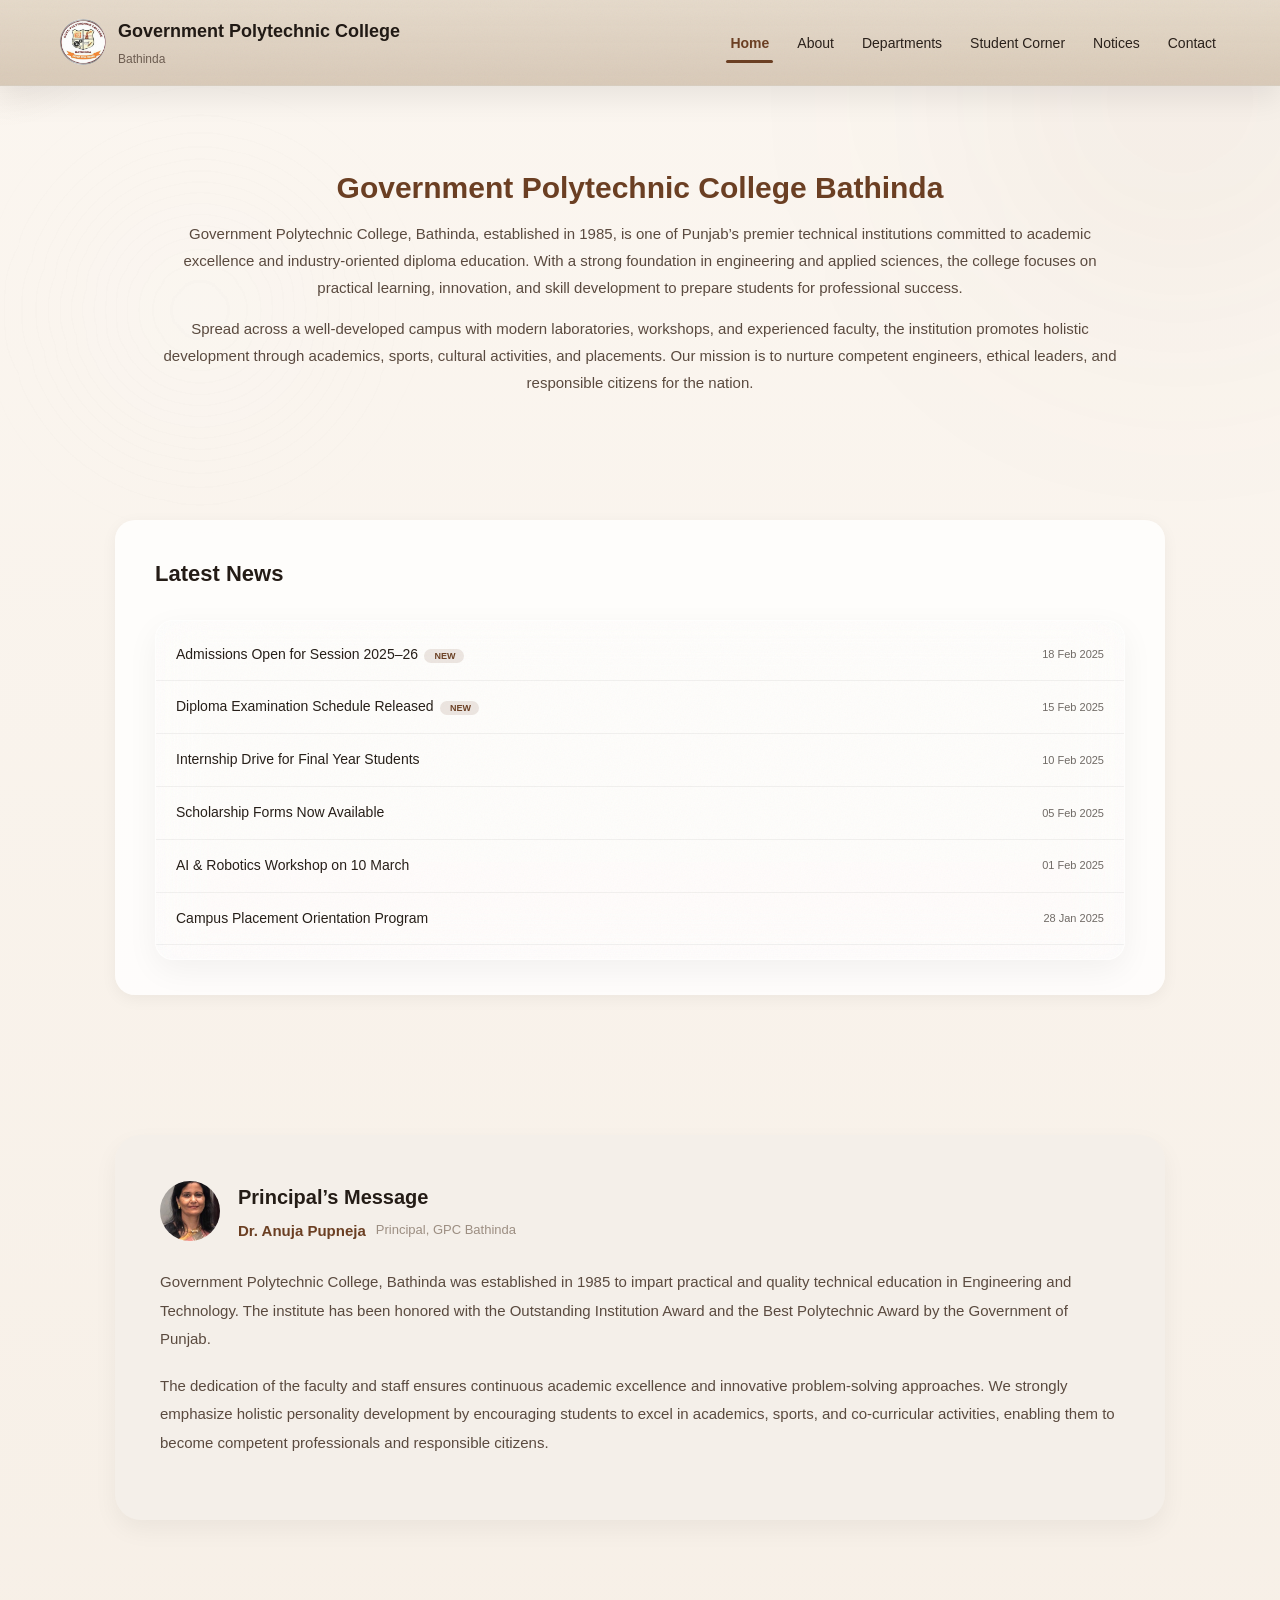
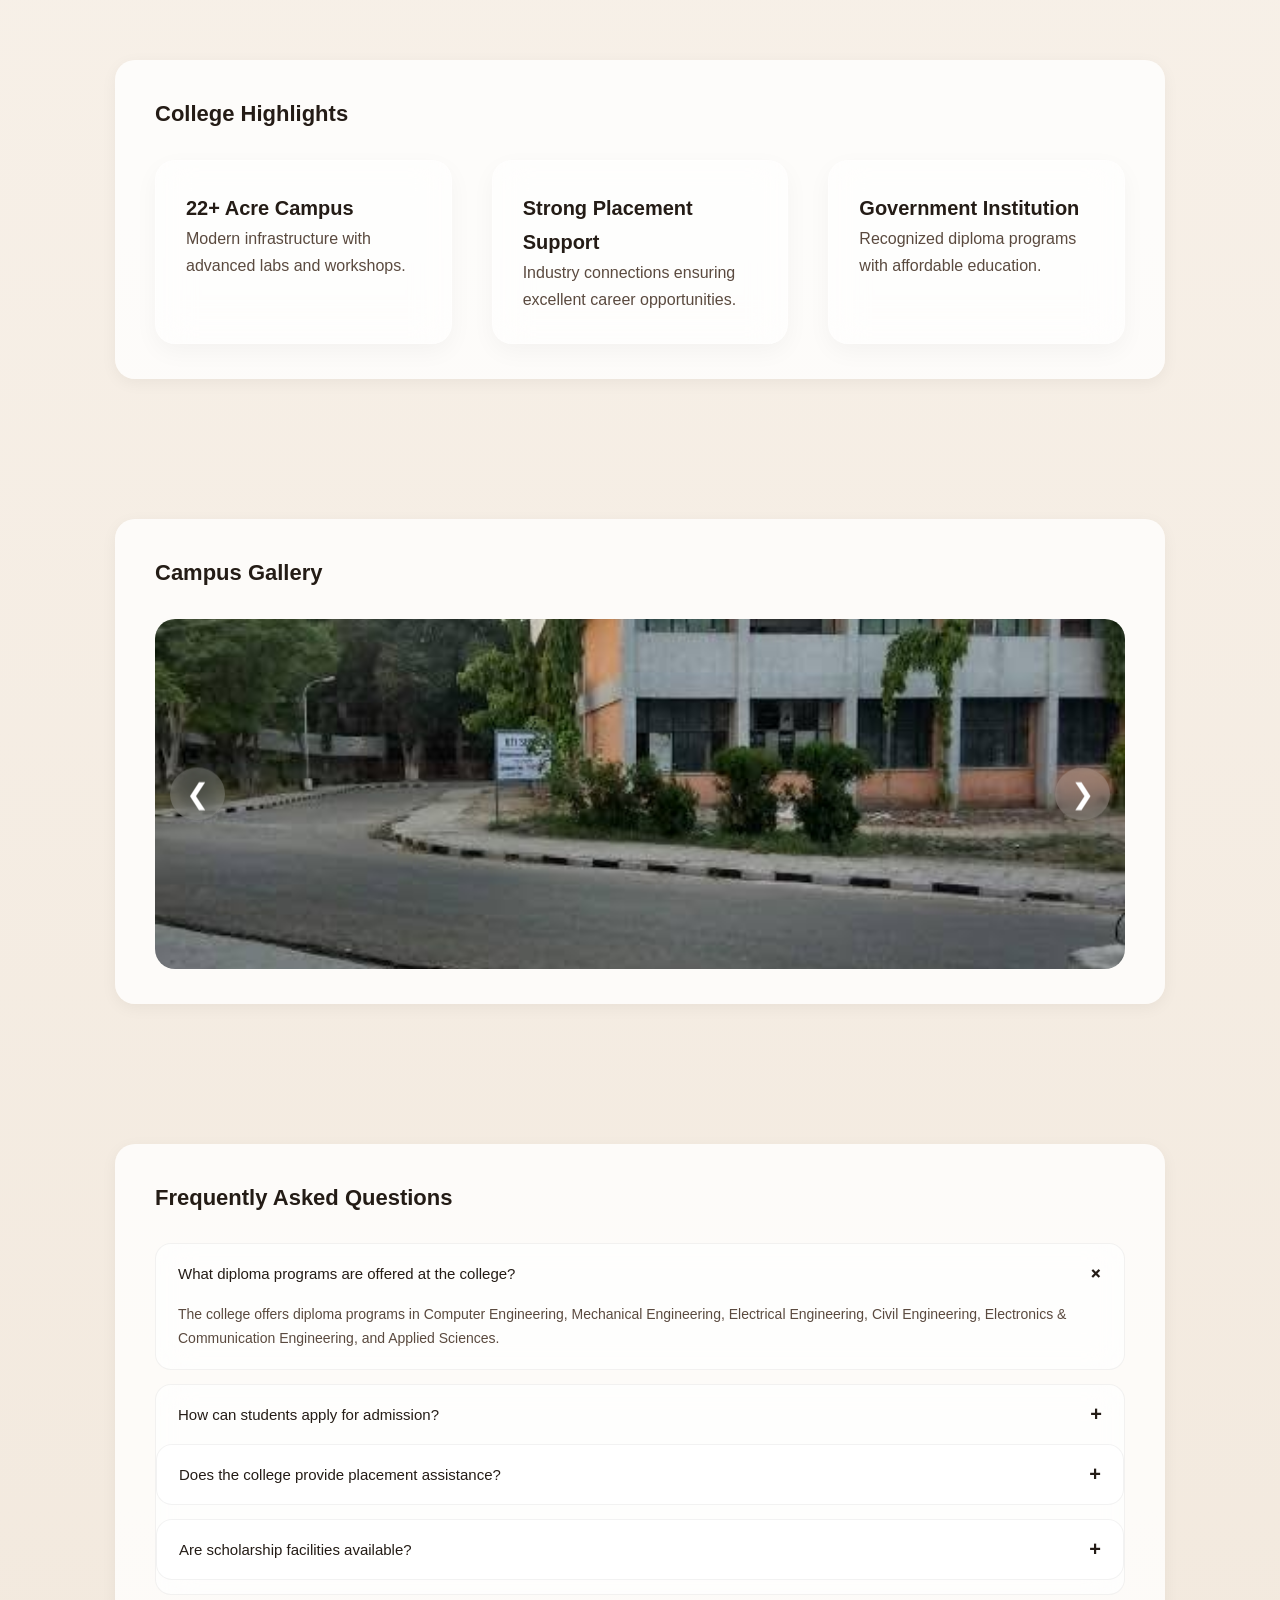
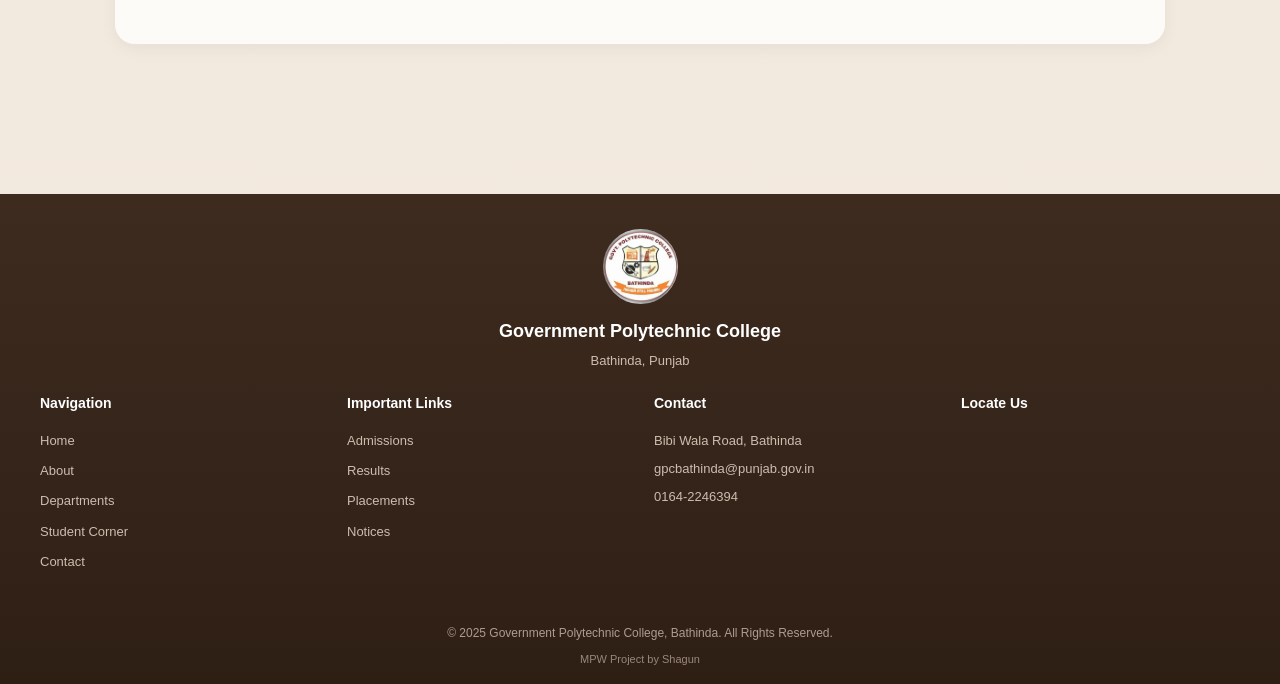
==== commit 5f549446: "Update index.html" ====
--- a/index.html
+++ b/index.html
@@ -188,7 +188,6 @@
                     guidelines. Students can apply through the official admission portal.
                 </p>
             </div>
-        </div>
 
         <div class="faq-item">
             <button class="faq-question">
@@ -218,7 +217,7 @@
 
     </div>
 </section>
-    
+</div>
 <!-- ================= FOOTER ================= -->
 <footer class="site-footer">
 
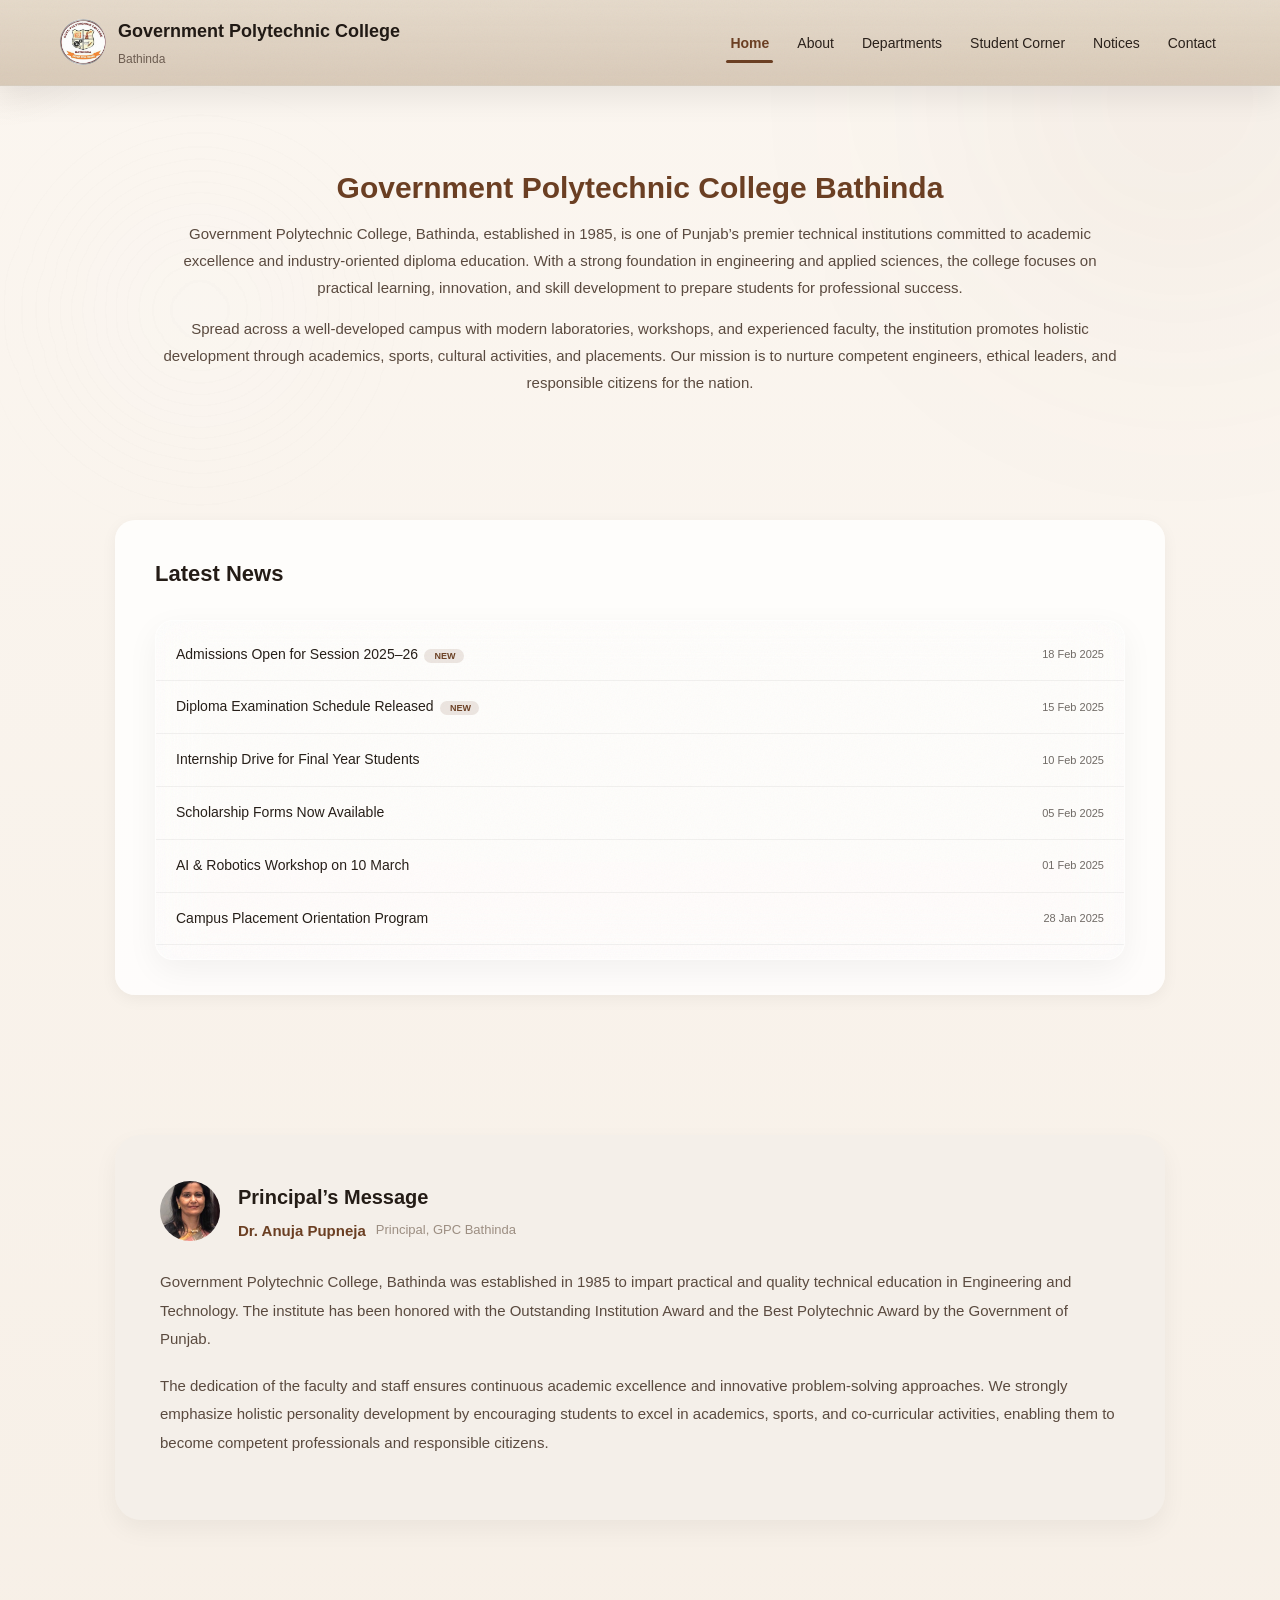
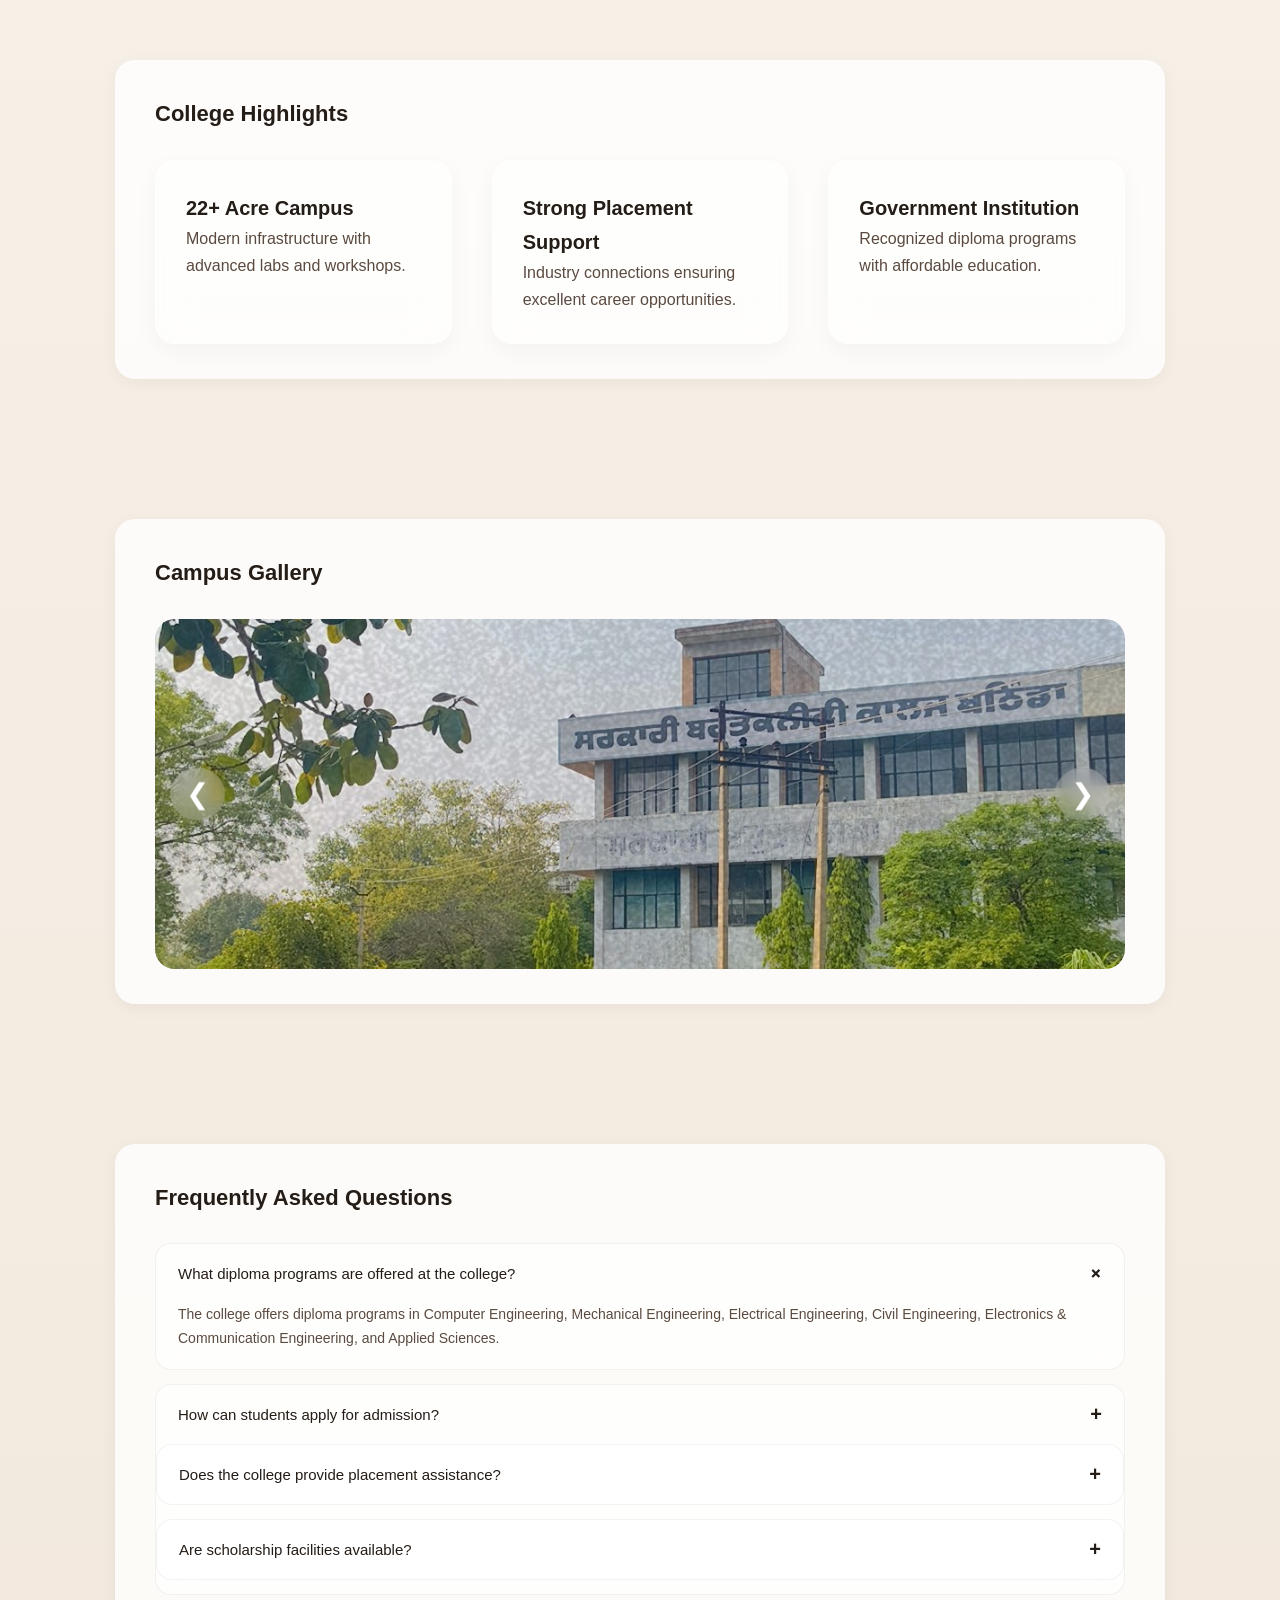
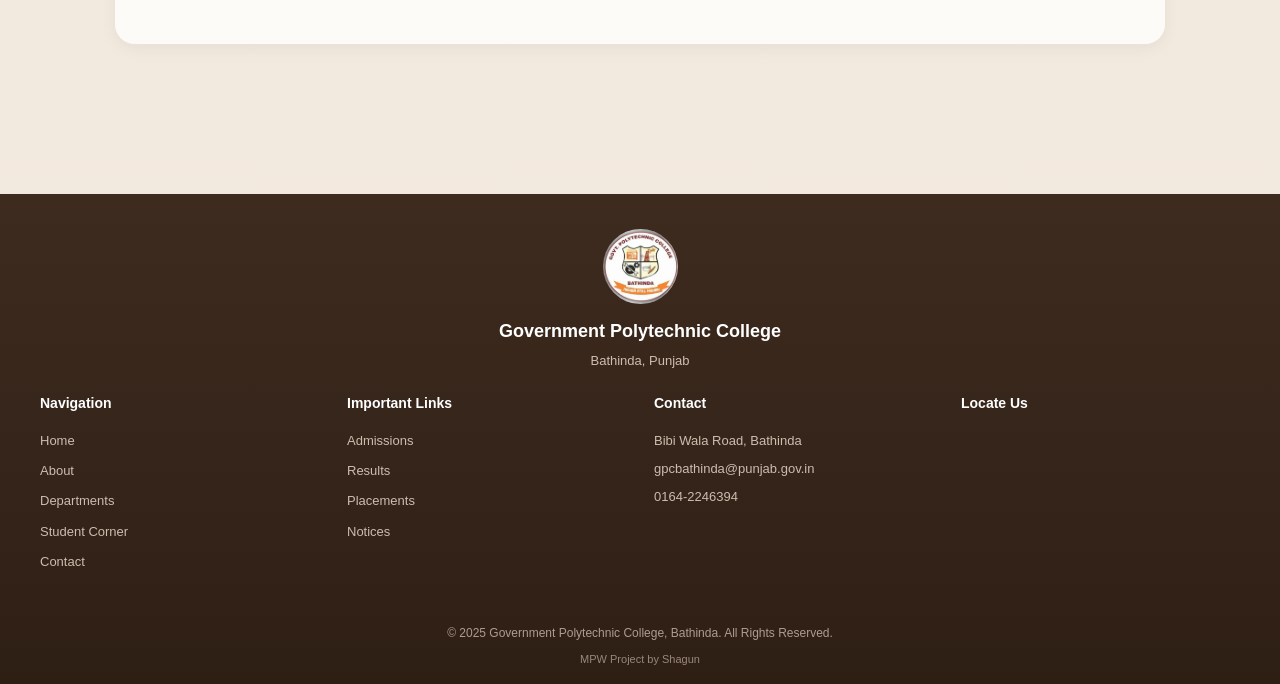
==== commit d4e5e12b: "Update index.html" ====
--- a/index.html
+++ b/index.html
@@ -11,7 +11,6 @@
 <div class="cursor-glow"></div>
 <div class="preloader"></div>
 
-<!-- ================= HEADER ================= -->
 <header>
     <div class="logo">
         <img src="Images/logo.jpeg" alt="College Logo">
@@ -20,7 +19,6 @@
             <p>Bathinda</p>
         </div>
     </div>
-
     <ul id="menu">
         <li><a href="index.html" class="nav-link active">Home</a></li>
         <li><a href="about.html" class="nav-link">About</a></li>
@@ -29,7 +27,6 @@
         <li><a href="notices.html" class="nav-link">Notices</a></li>
         <li><a href="contact.html" class="nav-link">Contact</a></li>
     </ul>
-
     <div class="menu-btn">
         <span></span>
         <span></span>
@@ -38,30 +35,20 @@
 </header>
 
 <div class="menu-overlay"></div>
-
-<!-- ================= PAGE CONTENT ================= -->
 <div class="page-content">
-
     <div class="shape1"></div>
     <div class="shape2"></div>
 
-    <!-- ================= HERO ================= -->
 <section class="hero reveal">
-
     <h1>Government Polytechnic College Bathinda</h1>
-
     <p class="hero-description">
         Government Polytechnic College, Bathinda, established in 1985, is one of Punjab’s premier technical institutions committed to academic excellence and industry-oriented diploma education. With a strong foundation in engineering and applied sciences, the college focuses on practical learning, innovation, and skill development to prepare students for professional success.
     </p>
-
     <p class="hero-description">
         Spread across a well-developed campus with modern laboratories, workshops, and experienced faculty, the institution promotes holistic development through academics, sports, cultural activities, and placements. Our mission is to nurture competent engineers, ethical leaders, and responsible citizens for the nation.
     </p>
     
-
 </section>
-
-    <!-- ================= LATEST NEWS (Dynamic) ================= -->
     <section class="reveal">
         <div class="container-large">
             <h2>Latest News</h2>
@@ -72,15 +59,10 @@
         </div>
     </section>
 
-
-<!-- ================= PRINCIPAL MESSAGE ================= -->
 <section>
     <div class="container-large principal-card">
-
         <div class="principal-header">
-
             <img src="Images/principal.jpeg" alt="Principal">
-
             <div class="principal-meta">
                 <h2>Principal’s Message</h2>
                 <div class="principal-name-row">
@@ -88,23 +70,18 @@
                     <span class="principal-role">Principal, GPC Bathinda</span>
                 </div>
             </div>
-
-        </div>
-
+        </div>
         <div class="principal-content">
             <p>
                 Government Polytechnic College, Bathinda was established in 1985 to impart practical and quality technical education in Engineering and Technology. The institute has been honored with the Outstanding Institution Award and the Best Polytechnic Award by the Government of Punjab.
             </p>
-
             <p>
                 The dedication of the faculty and staff ensures continuous academic excellence and innovative problem-solving approaches. We strongly emphasize holistic personality development by encouraging students to excel in academics, sports, and co-curricular activities, enabling them to become competent professionals and responsible citizens.
             </p>
         </div>
-
     </div>
 </section>
 
-    <!-- ================= COLLEGE HIGHLIGHTS ================= -->
     <section class="reveal">
         <div class="container-large">
             <h2>College Highlights</h2>
@@ -114,12 +91,10 @@
                     <h3>22+ Acre Campus</h3>
                     <p>Modern infrastructure with advanced labs and workshops.</p>
                 </div>
-
                 <div class="card">
                     <h3>Strong Placement Support</h3>
                     <p>Industry connections ensuring excellent career opportunities.</p>
                 </div>
-
                 <div class="card">
                     <h3>Government Institution</h3>
                     <p>Recognized diploma programs with affordable education.</p>
@@ -128,41 +103,30 @@
         </div>
     </section>
 
-    <!-- ================= GALLERY SLIDER ================= -->
     <section class="reveal">
         <div class="container-large">
             <h2>Campus Gallery</h2>
             <br>
-
             <div class="slider">
-
                 <div class="slides">
                     <img src="Images/GPC1.jpg" class="slide active" alt="">
                     <img src="Images/GPC2.jpg" class="slide" alt="">
                     <img src="Images/GPC3.jpg" class="slide" alt="">
                 </div>
-
                 <button class="slider-btn prev">&#10094;</button>
                 <button class="slider-btn next">&#10095;</button>
-
             </div>
         </div>
     </section>
-
-</div>
-
-<!-- ================= IMAGE MODAL ================= -->
+</div>
 <div id="imageModal">
     <img id="modalImg" src="">
 </div>
 
-<!-- ================= PREMIUM FAQ SECTION ================= -->
 <section class="reveal">
     <div class="container-large">
-
         <h2>Frequently Asked Questions</h2>
         <br>
-
         <div class="faq-item active">
             <button class="faq-question">
                 <span>What diploma programs are offered at the college?</span>
@@ -176,7 +140,6 @@
                 </p>
             </div>
         </div>
-
         <div class="faq-item">
             <button class="faq-question">
                 <span>How can students apply for admission?</span>
@@ -188,7 +151,6 @@
                     guidelines. Students can apply through the official admission portal.
                 </p>
             </div>
-
         <div class="faq-item">
             <button class="faq-question">
                 <span>Does the college provide placement assistance?</span>
@@ -201,7 +163,6 @@
                 </p>
             </div>
         </div>
-
         <div class="faq-item">
             <button class="faq-question">
                 <span>Are scholarship facilities available?</span>
@@ -214,22 +175,18 @@
                 </p>
             </div>
         </div>
-
     </div>
 </section>
 </div>
-<!-- ================= FOOTER ================= -->
+    
 <footer class="site-footer">
-
     <div class="footer-top">
         <img src="Images/logo.jpeg" alt="College Logo">
         <h3>Government Polytechnic College</h3>
         <p>Bathinda, Punjab</p>
         <div class="footer-divider"></div>
     </div>
-
     <div class="footer-grid">
-
         <div>
             <h4>Navigation</h4>
             <a href="index.html">Home</a>
@@ -238,7 +195,6 @@
             <a href="student.html">Student Corner</a>
             <a href="contact.html">Contact</a>
         </div>
-
         <div>
             <h4>Important Links</h4>
             <a href="#">Admissions</a>
@@ -246,7 +202,6 @@
             <a href="#">Placements</a>
             <a href="notices.html">Notices</a>
         </div>
-
         <div class="footer-contact">
             <h4>Contact</h4>
             <p>Bibi Wala Road, Bathinda</p>
@@ -261,7 +216,6 @@
                 </a>
             </p>
         </div>
-
         <div class="footer-map">
             <h4>Locate Us</h4>
             <iframe
@@ -270,20 +224,15 @@
                 allowfullscreen>
             </iframe>
         </div>
-
-    </div>
-
+    </div>
     <div class="footer-bottom">
         © 2025 Government Polytechnic College, Bathinda. All Rights Reserved.
         <span class="project-credit">MPW Project by Shagun</span>
     </div>
-
 </footer>
 
 <div class="scroll-top" onclick="window.scrollTo({top:0,behavior:'smooth'})">
-    ↑
-</div>
-
+</div>
 <script src="script.js"></script>
 </body>
 </html>
--- a/style.css
+++ b/style.css
@@ -485,6 +485,28 @@
     transform: translateY(-4px);
     box-shadow: 0 12px 25px rgba(0,0,0,0.06);
 }
+/* ================= QUICK LINK CARDS ================= */
+
+.quick-link-card {
+    text-decoration: none;
+    color: inherit;
+    display: block;
+    transition: 0.3s ease;
+}
+
+.quick-link-card:hover {
+    transform: translateY(-4px);
+    box-shadow: 0 14px 30px rgba(0,0,0,0.08);
+    border-color: rgba(107,63,35,0.25);
+}
+
+.quick-link-card h3 {
+    transition: 0.3s ease;
+}
+
+.quick-link-card:hover h3 {
+    color: var(--accent);
+}
 
 .gallery-grid {
     display: grid;
@@ -693,49 +715,134 @@
     margin-bottom: 18px;
 }
 
-/* ========================= NOTICES ========================== */
-
-.notice-card {
-    background: white;
-    padding: 30px;
-    border-radius: var(--radius-md);
-    margin-bottom: 25px;
-    box-shadow: var(--shadow-soft);
-}
-
-.notice-header {
+/* ================= DISCORD EMBED STYLE NOTICES ================= */
+
+.notice-list {
+    display: flex;
+    flex-direction: column;
+    gap: 22px;
+}
+
+/* Main Card */
+.notice-embed {
+    position: relative;
+    background: rgba(255,255,255,0.92);
+    border-radius: 16px;
+    padding: 22px;
+    box-shadow: 0 10px 30px rgba(0,0,0,0.06);
+    transition: 0.3s ease;
+}
+
+.notice-embed:hover {
+    transform: translateY(-3px);
+    box-shadow: 0 18px 40px rgba(0,0,0,0.08);
+}
+
+/* Header Row */
+.notice-top {
     display: flex;
     align-items: center;
     gap: 10px;
-    margin-bottom: 15px;
-}
-
-.notice-header img {
-    width: 40px;
-    height: 40px;
+    margin-bottom: 10px;
+}
+
+.notice-top img {
+    width: 34px;
+    height: 34px;
     border-radius: 50%;
+    object-fit: cover;
+}
+
+.notice-author {
+    font-size: 13px;
+    font-weight: 600;
+    color: var(--text-dark);
 }
 
 .notice-category {
+    font-size: 11px;
+    background: rgba(107,63,35,0.1);
+    color: var(--accent);
+    padding: 3px 8px;
+    border-radius: 12px;
+    margin-left: auto;
+}
+
+/* Title */
+.notice-title {
+    font-size: 17px;
+    font-weight: 600;
+    margin-bottom: 6px;
+}
+
+/* Date */
+.notice-date {
     font-size: 12px;
-    color: var(--accent);
-    font-weight: 600;
-}
-
+    color: var(--text-muted);
+    margin-bottom: 10px;
+}
+
+/* Description */
+.notice-description {
+    font-size: 14px;
+    color: var(--text-light);
+    line-height: 1.6;
+    margin-bottom: 12px;
+}
+
+/* Image */
 .notice-image {
-    margin-top: 15px;
-    border-radius: var(--radius-md);
-}
-
+    margin-top: 10px;
+    border-radius: 12px;
+    overflow: hidden;
+}
+
+.notice-image img {
+    width: 100%;
+    border-radius: 12px;
+}
+
+/* Buttons */
 .notice-buttons {
-    margin-top: 15px;
-}
-
-.notice-buttons a {
-    display: inline-block;
-    margin-right: 10px;
-}
-
+    margin-top: 14px;
+    display: flex;
+    flex-wrap: wrap;
+    gap: 10px;
+}
+
+.notice-btn {
+    font-size: 13px;
+    padding: 9px 18px;
+    border-radius: 14px;
+
+    background: linear-gradient(
+        135deg,
+        #a6784d,
+        #8b5e34
+    );
+
+    box-shadow: 0 10px 25px rgba(139,94,52,0.35);
+
+    color: white;
+    transition: 0.3s ease;
+}
+
+.notice-btn:hover {
+    transform: translateY(-2px);
+    box-shadow: 0 14px 30px rgba(139,94,52,0.45);
+}
+
+/* NEW badge */
+.notice-new {
+    position: absolute;
+    top: 12px;
+    right: 14px;
+    font-size: 10px;
+    padding: 4px 8px;
+    background: var(--accent);
+    color: white;
+    border-radius: 20px;
+}
 
 /* ================= PREMIUM FAQ ================= */
 
@@ -1043,8 +1150,8 @@
 }
 
 .reveal {
-    opacity: 0;
-    transform: translateY(30px);
+    opacity: 1;
+    transform: translateY(0);
     transition: 0.7s cubic-bezier(.19,1,.22,1);
 }
 
@@ -1260,16 +1367,8 @@
     font-weight: 500;
 }
 .page-content {
-    position: relative;   /* REQUIRED for stacking context */
-    z-index: 1;           /* Recommended for safety */
-
-    opacity: 0;
-    transform: translateY(20px);
-    transition: 0.6s ease;
-}
-.page-content.loaded {
-    opacity: 1;
-    transform: translateY(0);
+    position: relative;
+    z-index: 1;
 }
 
 /* ================= BACKGROUND GLOW ================= */
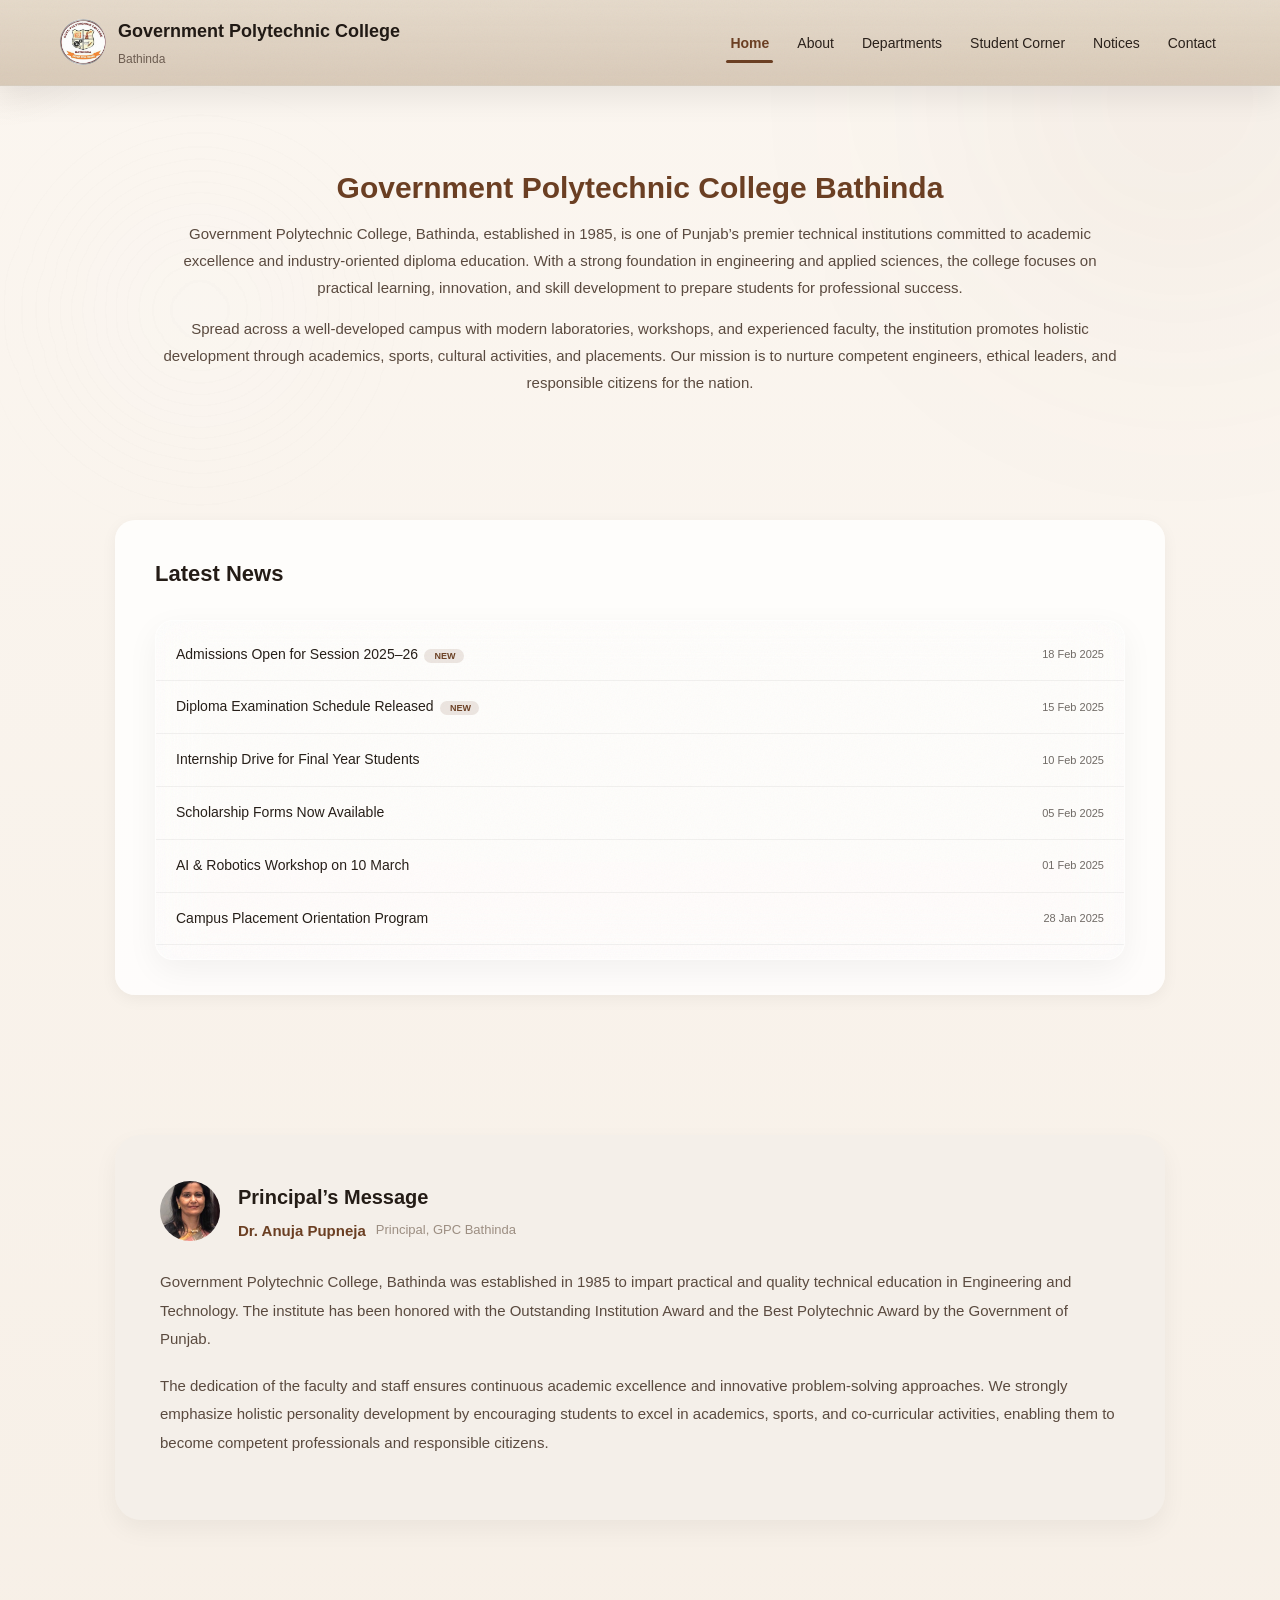
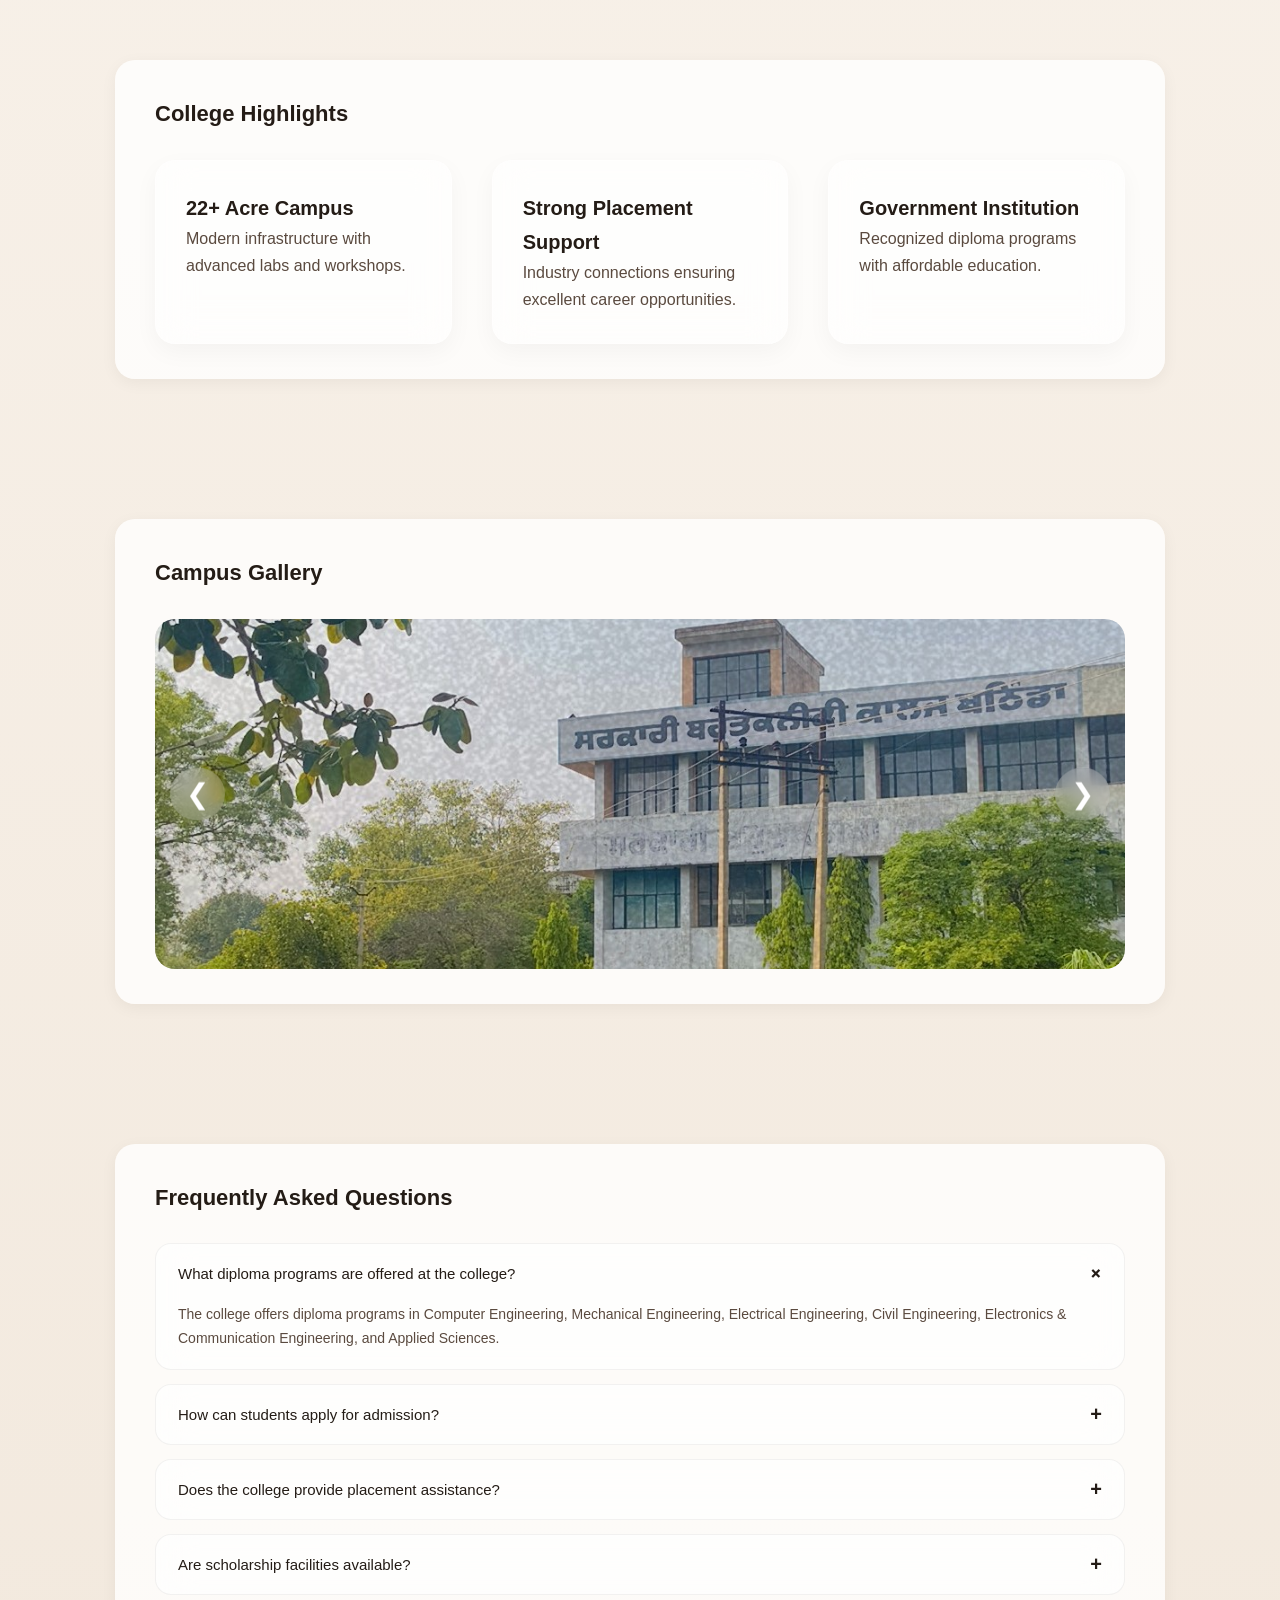
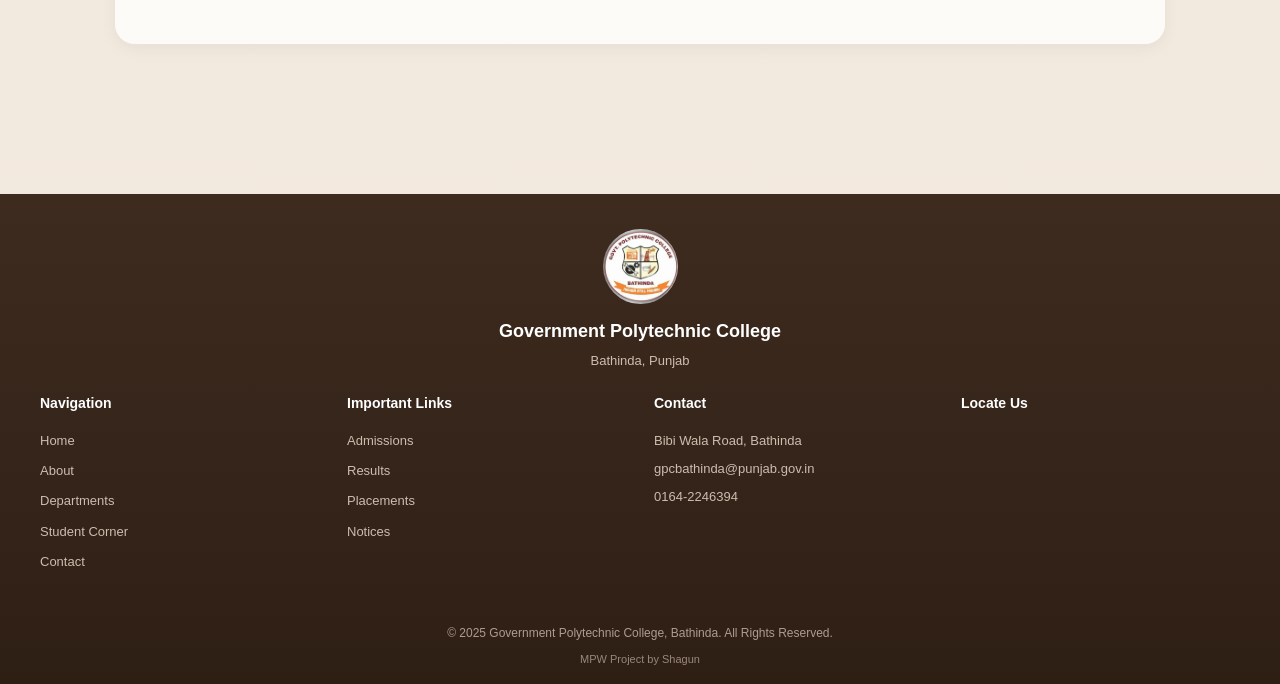
==== commit d3c40a5d: "Update index.html" ====
--- a/index.html
+++ b/index.html
@@ -151,6 +151,7 @@
                     guidelines. Students can apply through the official admission portal.
                 </p>
             </div>
+            </div>
         <div class="faq-item">
             <button class="faq-question">
                 <span>Does the college provide placement assistance?</span>
@@ -177,7 +178,6 @@
         </div>
     </div>
 </section>
-</div>
     
 <footer class="site-footer">
     <div class="footer-top">
@@ -232,6 +232,7 @@
 </footer>
 
 <div class="scroll-top" onclick="window.scrollTo({top:0,behavior:'smooth'})">
+    ↑
 </div>
 <script src="script.js"></script>
 </body>
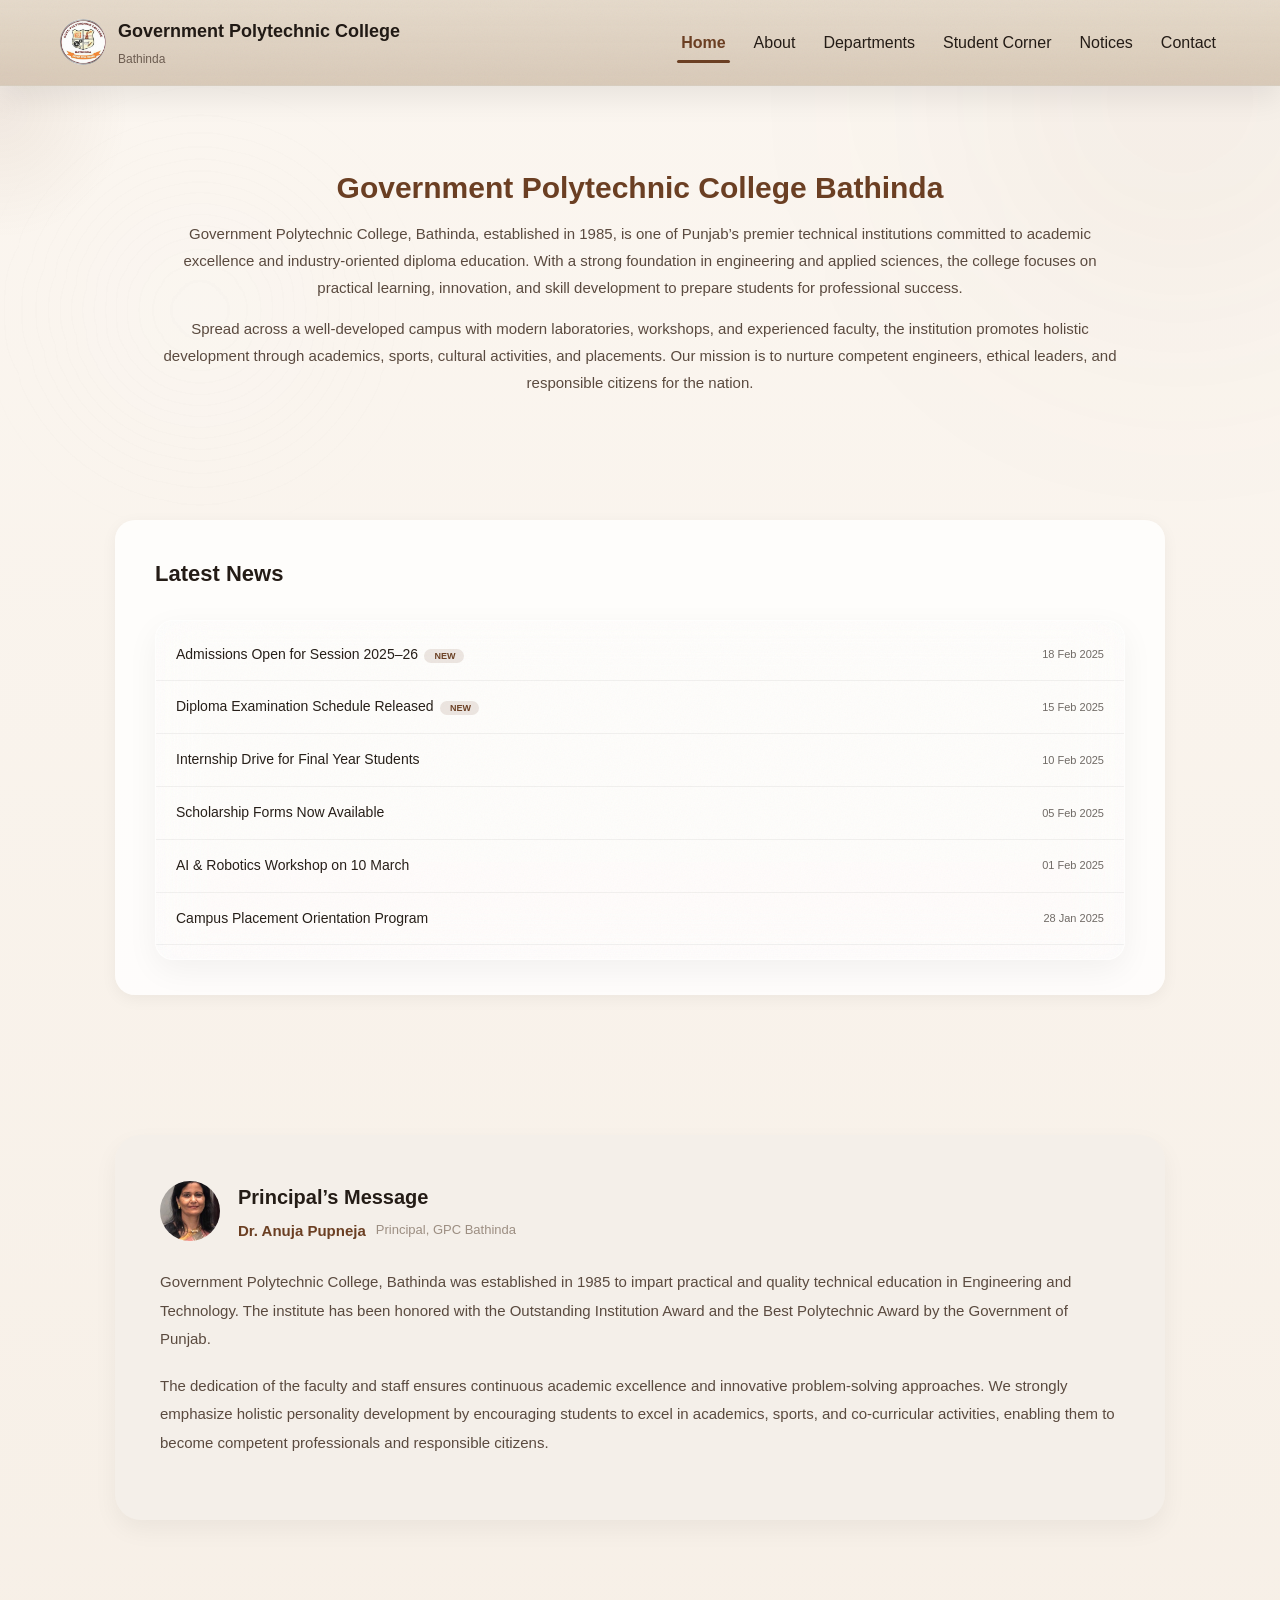
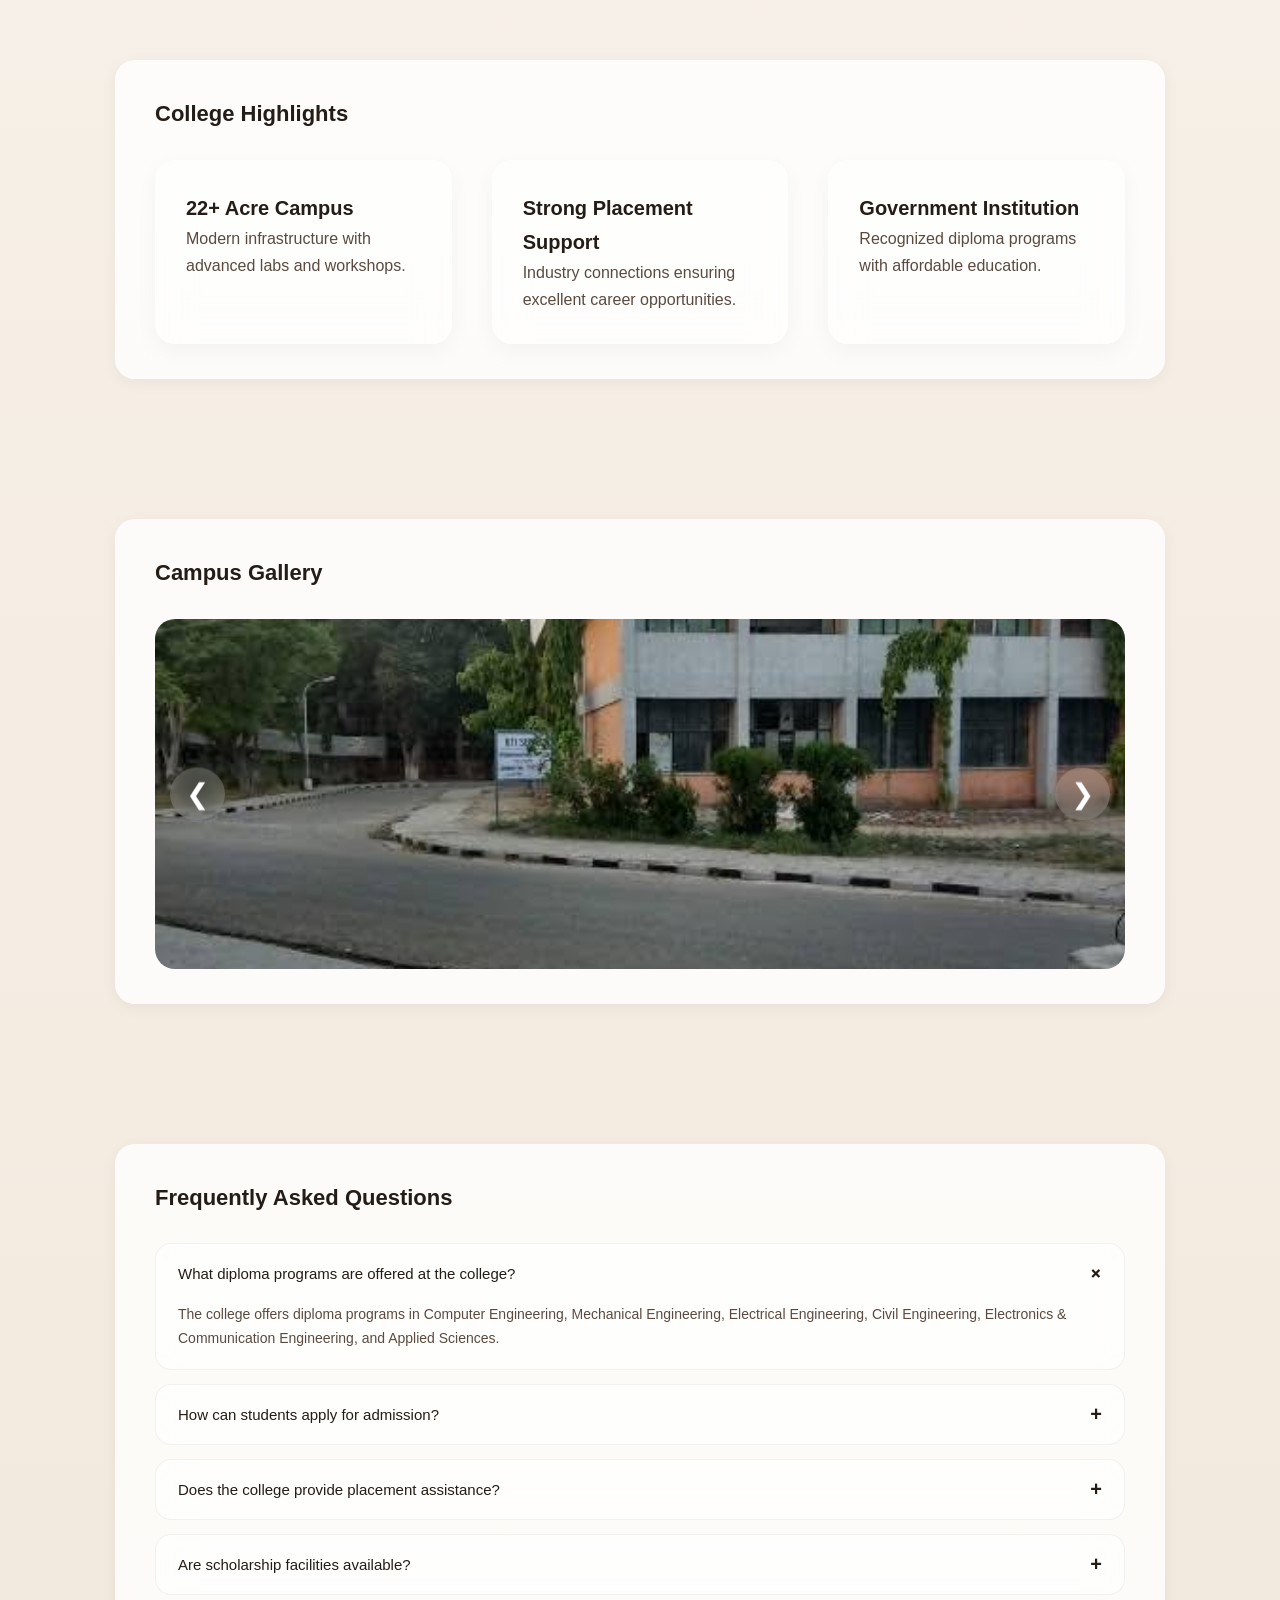
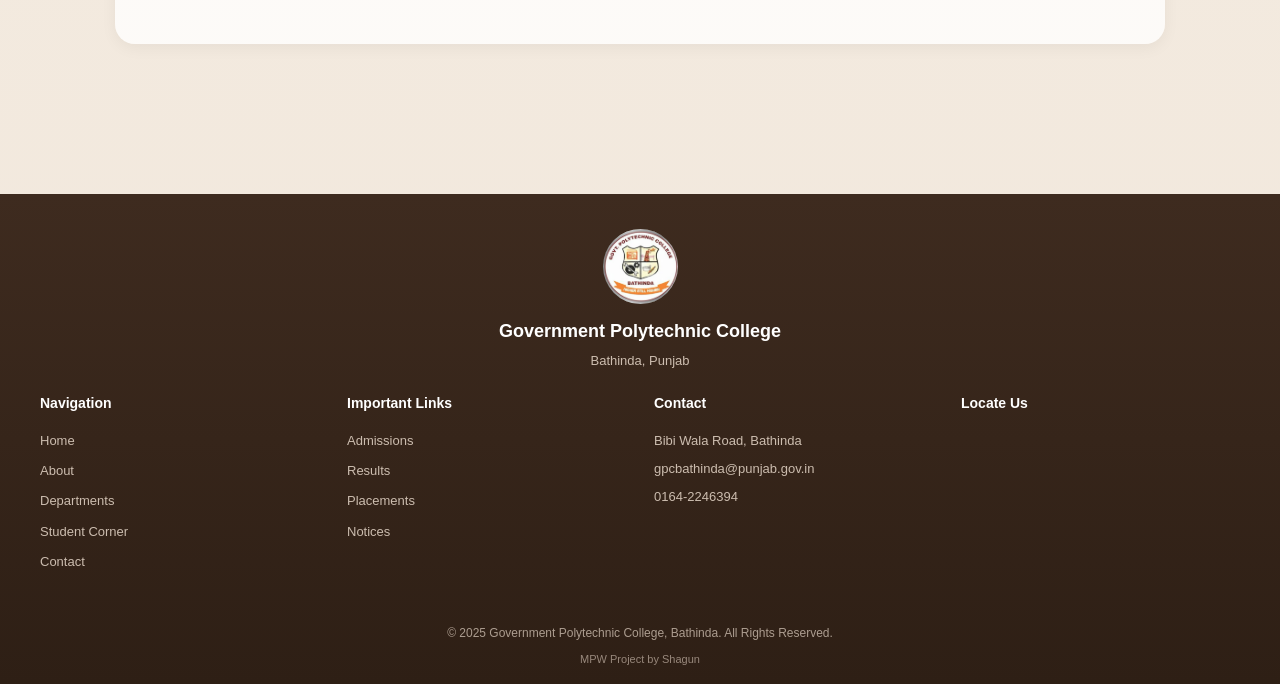
==== commit f2d0663a: "Update index.html" ====
--- a/index.html
+++ b/index.html
@@ -112,6 +112,7 @@
                     <img src="Images/GPC1.jpg" class="slide active" alt="">
                     <img src="Images/GPC2.jpg" class="slide" alt="">
                     <img src="Images/GPC3.jpg" class="slide" alt="">
+                    <img src="Images/GPC4.jpg" class="slide" alt="">
                 </div>
                 <button class="slider-btn prev">&#10094;</button>
                 <button class="slider-btn next">&#10095;</button>
--- a/style.css
+++ b/style.css
@@ -1,35 +1,27 @@
 :root {
 
-    /* ===== BACKGROUNDS (More Depth & Contrast) ===== */
     --bg-main: #f8f3ec;
     --bg-header: rgba(255, 252, 248, 0.92);
     --bg-card: rgba(255, 255, 255, 0.85);
 
-    /* ===== PREMIUM ACADEMIC BROWN (Refined & Richer) ===== */
-    --accent: #6b3f23;          /* deeper & more premium */
-    --accent-soft: #efe0d2;     /* warm soft cream */
-    --accent-dark: #4b2c18;     /* strong institutional */
-
-    /* ===== TEXT SYSTEM (Stronger Contrast) ===== */
+    --accent: #6b3f23;
+    --accent-soft: #efe0d2;
+    --accent-dark: #4b2c18;
+
     --text-dark: #241c16;
     --text-light: #5a4a3f;
     --text-muted: #9c8e82;
 
-    /* ===== SHADOW SYSTEM (More Elegant Depth) ===== */
     --shadow-soft: 0 10px 25px rgba(107,63,35,0.08);
     --shadow-medium: 0 25px 60px rgba(107,63,35,0.12);
     --shadow-strong: 0 40px 90px rgba(107,63,35,0.18);
 
-    /* ===== RADIUS ===== */
     --radius-sm: 12px;
     --radius-md: 20px;
     --radius-lg: 32px;
 
-    /* ===== TRANSITION ===== */
     --transition: 0.3s ease;
 }
-
-/* ========================= GLOBAL RESET ========================== */
 
 * {
     margin: 0;
@@ -68,14 +60,6 @@
     list-style: none;
 }
 
-html, body {
-    max-width: 100%;
-    overflow-x: hidden;
-}
-
-
-/* ========================= TYPOGRAPHY ========================== */
-
 h1 { 
     font-size: 35px;
     line-height: 1.2;
@@ -106,40 +90,26 @@
     border-radius: 10px;
 }
 
-
-/* ========================= HEADER ========================== */
-/* ================= BALANCED PREMIUM HEADER ================= */
-
 header {
     position: fixed;
     top: 0;
     width: 100%;
     z-index: 1000;
-
     display: flex;
     justify-content: space-between;
     align-items: center;
-
     padding: 16px 60px;
-
-    /* Darker than body but not brown */
     background: linear-gradient(
         180deg,
         rgba(228, 216, 200, 0.96) 0%,
         rgba(214, 198, 180, 0.94) 100%
     );
-
     backdrop-filter: blur(16px);
     -webkit-backdrop-filter: blur(16px);
-
     border-bottom: 1px solid rgba(0,0,0,0.06);
-
     box-shadow: 0 12px 30px rgba(0,0,0,0.08);
-
     transition: 0.3s ease;
 }
-
-/* Subtle texture */
 
 header::before {
     content: "";
@@ -147,7 +117,6 @@
     inset: 0;
     pointer-events: none;
     opacity: 0.04;
-
     background-image: url("data:image/svg+xml;utf8,\
 <svg xmlns='http://www.w3.org/2000/svg' width='100%' height='100%'>\
 <filter id='noise'>\
@@ -156,46 +125,35 @@
 <rect width='100%' height='100%' filter='url(%23noise)'/>\
 </svg>");
 }
-
-/* Scroll depth */
-
 header.scrolled {
     box-shadow: 0 18px 45px rgba(0,0,0,0.12);
 }
-
-/* ================= LOGO ================= */
-
 .logo {
     display: flex;
     align-items: center;
     gap: 12px;
     flex: 0 0 auto;
 }
-
 .logo img {
     width: 46px;
     height: 46px;
     border-radius: 50%;
 }
-
 .logo h2 {
     font-size: 18px;
-    color: #1e1712;   /* Stronger contrast */
+    color: #1e1712;
     font-weight: 600;
     white-space: nowrap;
 }
-
 .logo p {
     font-size: 12px;
     color: #6b5b4f;
     margin-top: 2px;
 }
 
-/* ================= NAVIGATION ================= */
-
 #menu {
     display: flex;
-    gap: 20px;              /* reduced spacing */
+    gap: 20px;
     align-items: center;
     flex: 0 0 auto;
 }
@@ -203,55 +161,14 @@
 #menu li {
     white-space: nowrap;
 }
-
-.nav-link {
-    font-size: 14px;        /* slightly smaller for balance */
-    color: #2a211b;
-    font-weight: 500;
-    position: relative;
-    padding: 6px 0;
-    transition: 0.3s ease;
-}
-
-.nav-link:hover {
-    color: #6b3f23;
-}
-
-/* Premium underline */
-.nav-link::after {
-    content: "";
-    position: absolute;
-    bottom: -6px;
-    left: 0;
-    width: 0%;
-    height: 2px;
-    background: #e0b377;
-    border-radius: 2px;
-    transition: 0.3s ease;
-}
-
-.nav-link.active::after,
-.nav-link:hover::after {
-    width: 100%;
-}
-
-/* ================= MOBILE ================= */
 
 @media (max-width: 900px) {
     header {
         padding: 14px 20px;
     }
-}
-
-
-/* ================= PREMIUM GLASS MOBILE MENU ================= */
-
-@media (max-width: 900px) {
-
     .menu-btn {
         display: flex;
     }
-
     #menu {
     position: fixed;
     top: 0;
@@ -259,49 +176,39 @@
     width: 60%;
     max-width: 240px;
     height: 100vh;
-
     display: flex;
     flex-direction: column;
     align-items: flex-start;
     justify-content: flex-start;
-
     padding: 90px 30px 30px 30px;
     gap: 18px;
-
     background: rgba(255, 255, 255, 0.18);
     backdrop-filter: blur(32px) saturate(180%);
     -webkit-backdrop-filter: blur(32px) saturate(180%);
-
     border-left: 1px solid rgba(255,255,255,0.35);
     box-shadow: -25px 0 60px rgba(0,0,0,0.25);
-
     transition: right 0.45s cubic-bezier(0.77, 0, 0.175, 1);
     z-index: 1200;
 }
-
     #menu.active {
         right: 0;
     }
-   
    #menu li,
    #menu a {
     pointer-events: auto;
 }
-
     .nav-link {
-    font-size: 17px;          /* smaller text */
+    font-size: 17px;
     font-weight: 500;
     text-align: left;
     width: 100%;
     position: relative;
     padding: 6px 0;
 }
-
     .nav-link.active {
         color: var(--accent);
         font-weight: 600;
     }
-
     .nav-link.active::after {
         content: "";
         position: absolute;
@@ -314,33 +221,26 @@
     }
 }
 
-/* Overlay */
-
 .menu-overlay {
     position: fixed;
     inset: 0;
-    background: rgba(0,0,0,0.45); /* just darken */
+    background: rgba(0,0,0,0.45);
     opacity: 0;
     pointer-events: none;
     transition: 0.4s ease;
     z-index: 900;
 }
-
 .menu-overlay.active {
     opacity: 1;
     pointer-events: auto;
 }
-
-/* Prevent background scroll */
 body.menu-open {
     overflow: hidden;
 }
-
 body.menu-open .page-content {
     filter: blur(8px);
     transition: 0.4s ease;
 }
-/* ================= HAMBURGER ANIMATION ================= */
 
 .menu-btn {
     display: none;
@@ -352,7 +252,6 @@
     height: 24px;
     z-index: 1500;
 }
-
 .menu-btn span {
     height: 3px;
     width: 100%;
@@ -360,35 +259,27 @@
     border-radius: 3px;
     transition: 0.4s ease;
 }
-
-/* Cross Animation */
 .menu-btn.active span:nth-child(1) {
     transform: rotate(45deg) translate(5px, 5px);
 }
-
 .menu-btn.active span:nth-child(2) {
     opacity: 0;
 }
-
 .menu-btn.active span:nth-child(3) {
     transform: rotate(-45deg) translate(6px, -6px);
 }
-/* ========================= NAVIGATION ========================== */
 
 .nav-link {
     position: relative;
     padding: 6px 4px;
 }
-
 .nav-link:hover {
     color: var(--accent);
 }
-
 .nav-link.active {
     color: var(--accent);
     font-weight: 600;
 }
-
 .nav-link.active::after {
     content: "";
     position: absolute;
@@ -399,9 +290,6 @@
     background: var(--accent);
     border-radius: 10px;
 }
-
-
-/* ================= HERO CLEAN PROFESSIONAL ================= */
 
 .hero {
     margin-top: 110px;
@@ -411,7 +299,6 @@
     margin-left: auto;
     margin-right: auto;
 }
-
 .hero h1 {
     font-size: 30px;     /* smaller */
     font-weight: 600;
@@ -419,8 +306,6 @@
     position: relative;
     padding-bottom: 14px;
 }
-
-
 .hero-description {
     font-size: 15px;     /* smaller */
     line-height: 1.8;
@@ -428,15 +313,12 @@
     margin-bottom: 14px;
 }
 
-/* ========================= CONTAINERS ========================== */
-
 section {
     padding: 70px 20px;
     width: 100%;
     max-width: 1200px;
     margin: 0 auto;
 }
-
 .container-large {
     max-width: 1050px;
     margin: auto;
@@ -445,30 +327,21 @@
     border-radius: 20px;  /* smaller */
     box-shadow: 0 4px 16px rgba(0,0,0,0.05);
 }
-
-
-/* ========================= GRID SYSTEM ========================== */
-
 .grid-2 {
     display: grid;
     grid-template-columns: repeat(2, 1fr);
     gap: 30px;
 }
-
 .grid-3 {
     display: grid;
     grid-template-columns: repeat(3, 1fr);
     gap: 40px;
 }
-
 .grid-4 {
     display: grid;
     grid-template-columns: repeat(4, 1fr);
     gap: 35px;
 }
-
-
-/* ========================= CARD SYSTEM ========================== */
 
 .card {
     background: rgba(255,255,255,0.55);
@@ -480,40 +353,32 @@
     box-shadow: 0 8px 25px rgba(0,0,0,0.04);
     transition: 0.4s ease;
 }
-
 .card:hover {
     transform: translateY(-4px);
     box-shadow: 0 12px 25px rgba(0,0,0,0.06);
 }
-/* ================= QUICK LINK CARDS ================= */
-
 .quick-link-card {
     text-decoration: none;
     color: inherit;
     display: block;
     transition: 0.3s ease;
 }
-
 .quick-link-card:hover {
     transform: translateY(-4px);
     box-shadow: 0 14px 30px rgba(0,0,0,0.08);
     border-color: rgba(107,63,35,0.25);
 }
-
 .quick-link-card h3 {
     transition: 0.3s ease;
 }
-
 .quick-link-card:hover h3 {
     color: var(--accent);
 }
-
 .gallery-grid {
     display: grid;
     grid-template-columns: repeat(3, 1fr);
     gap: 25px;
 }
-
 .gallery-grid img {
     width: 100%;
     height: 240px;
@@ -521,11 +386,9 @@
     border-radius: var(--radius-md);
     transition: 0.4s ease;
 }
-
 .gallery-grid img:hover {
     transform: scale(1.04);
 }
-
 @media (max-width: 900px) {
     .gallery-grid {
         grid-template-columns: 1fr;
@@ -535,73 +398,48 @@
         height: 200px;
     }
 }
-
-/* ========================= ABOUT PAGE ========================== */
-
 .about-content p {
     margin-bottom: 20px;
     color: var(--text-light);
 }
-
-
-/* ========================= DEPARTMENTS ========================== */
-
 .department-card h3 {
     margin-bottom: 10px;
 }
-
 .department-card ul {
     margin-top: 10px;
 }
-
 .department-card li {
     font-size: 14px;
     color: var(--text-light);
     margin-bottom: 5px;
 }
-
-
-/* ========================= STUDENT CORNER ========================== */
-
 .student-module {
     border-left: 4px solid var(--accent);
     padding-left: 15px;
     margin-bottom: 20px;
 }
-
 .student-module h4 {
     margin-bottom: 8px;
 }
-
-
-/* ================= CLEAN NEWS ================= */
-/* ================= REFINED GLASS NEWS CONTAINER ================= */
-
 .latest-news-container {
     position: relative;
-    height: 340px; /* increased for better balance */
+    height: 340px;
     overflow-y: auto;
     scroll-behavior: smooth;
     border-radius: 18px;
-
     background: rgba(255,255,255,0.22);
     backdrop-filter: blur(22px) saturate(140%);
     -webkit-backdrop-filter: blur(22px) saturate(140%);
-
     border: 1px solid rgba(255,255,255,0.35);
     box-shadow: 0 10px 32px rgba(0,0,0,0.05);
-
     padding: 8px 0;
 }
-
-/* Subtle Noise Texture */
 .latest-news-container::before {
     content: "";
     position: absolute;
     inset: 0;
     pointer-events: none;
     opacity: 0.04;
-
     background-image: url("data:image/svg+xml;utf8,\
 <svg xmlns='http://www.w3.org/2000/svg' width='100%' height='100%'>\
 <filter id='noise'>\
@@ -610,21 +448,16 @@
 <rect width='100%' height='100%' filter='url(%23noise)'/>\
 </svg>");
 }
-
-/* ================= NEWS ITEMS ================= */
-
 .latest-news-list {
     list-style: none;
     padding: 0;
     margin: 0;
 }
-
 .latest-news-list li {
     padding: 14px 20px;
     border-bottom: 1px solid rgba(0,0,0,0.05);
     font-size: 13px;
 }
-
 .news-link {
     display: flex;
     justify-content: space-between;
@@ -632,23 +465,17 @@
     text-decoration: none;
     color: inherit;
 }
-
 .news-title {
     font-weight: 500;
     font-size: 14px;
 }
-
 .news-date {
     font-size: 11px;
     opacity: 0.65;
 }
-
-/* Hover */
 .news-link:hover .news-title {
     color: var(--accent);
 }
-
-/* Clean Institutional NEW badge */
 .latest-news-list li[data-new="true"] .news-title::after {
     content: " NEW";
     margin-left: 6px;
@@ -659,7 +486,6 @@
     background: rgba(107,63,35,0.12);
     color: var(--accent);
 }
-/* ================= PRINCIPAL - DISCORD STYLE PROPORTION ================= */
 
 .principal-card {
     background: #f4efe9;
@@ -667,63 +493,51 @@
     padding: 45px;
     box-shadow: 0 10px 25px rgba(0,0,0,0.05);
 }
-
 .principal-header {
     display: flex;
     align-items: center;
     gap: 18px;
     margin-bottom: 25px;
 }
-
 .principal-header img {
-    width: 60px;          /* Discord-like size */
+    width: 60px; 
     height: 60px;
     border-radius: 50%;
     object-fit: cover;
 }
-
 .principal-meta h2 {
     font-size: 20px;
     margin-bottom: 4px;
 }
-
 .principal-name-row {
     display: flex;
     gap: 10px;
     align-items: center;
     flex-wrap: wrap;
 }
-
 .principal-name {
     font-size: 15px;
     font-weight: 600;
     color: var(--accent);
 }
-
 .principal-role {
     font-size: 13px;
     color: var(--text-muted);
 }
-
 .principal-content {
     font-size: 15px;
     line-height: 1.9;
     color: var(--text-light);
 }
-
 .principal-content p {
     margin-bottom: 18px;
 }
 
-/* ================= DISCORD EMBED STYLE NOTICES ================= */
-
 .notice-list {
     display: flex;
     flex-direction: column;
     gap: 22px;
 }
-
-/* Main Card */
 .notice-embed {
     position: relative;
     background: rgba(255,255,255,0.92);
@@ -732,33 +546,27 @@
     box-shadow: 0 10px 30px rgba(0,0,0,0.06);
     transition: 0.3s ease;
 }
-
 .notice-embed:hover {
     transform: translateY(-3px);
     box-shadow: 0 18px 40px rgba(0,0,0,0.08);
 }
-
-/* Header Row */
 .notice-top {
     display: flex;
     align-items: center;
     gap: 10px;
     margin-bottom: 10px;
 }
-
 .notice-top img {
     width: 34px;
     height: 34px;
     border-radius: 50%;
     object-fit: cover;
 }
-
 .notice-author {
     font-size: 13px;
     font-weight: 600;
     color: var(--text-dark);
 }
-
 .notice-category {
     font-size: 11px;
     background: rgba(107,63,35,0.1);
@@ -767,72 +575,54 @@
     border-radius: 12px;
     margin-left: auto;
 }
-
-/* Title */
 .notice-title {
     font-size: 17px;
     font-weight: 600;
     margin-bottom: 6px;
 }
-
-/* Date */
 .notice-date {
     font-size: 12px;
     color: var(--text-muted);
     margin-bottom: 10px;
 }
-
-/* Description */
 .notice-description {
     font-size: 14px;
     color: var(--text-light);
     line-height: 1.6;
     margin-bottom: 12px;
 }
-
-/* Image */
 .notice-image {
     margin-top: 10px;
     border-radius: 12px;
     overflow: hidden;
 }
-
 .notice-image img {
     width: 100%;
     border-radius: 12px;
 }
-
-/* Buttons */
 .notice-buttons {
     margin-top: 14px;
     display: flex;
     flex-wrap: wrap;
     gap: 10px;
 }
-
 .notice-btn {
     font-size: 13px;
     padding: 9px 18px;
     border-radius: 14px;
-
     background: linear-gradient(
         135deg,
         #a6784d,
         #8b5e34
     );
-
     box-shadow: 0 10px 25px rgba(139,94,52,0.35);
-
     color: white;
     transition: 0.3s ease;
 }
-
 .notice-btn:hover {
     transform: translateY(-2px);
     box-shadow: 0 14px 30px rgba(139,94,52,0.45);
 }
-
-/* NEW badge */
 .notice-new {
     position: absolute;
     top: 12px;
@@ -844,8 +634,6 @@
     border-radius: 20px;
 }
 
-/* ================= PREMIUM FAQ ================= */
-
 .faq-item {
     margin-bottom: 14px;
     border-radius: 16px;
@@ -855,13 +643,10 @@
     border: 1px solid rgba(0,0,0,0.05);
     transition: 0.3s ease;
 }
-
 .faq-item:hover {
     background: rgba(255,255,255,0.85);
     box-shadow: 0 8px 20px rgba(0,0,0,0.05);
 }
-
-/* Question Button */
 .faq-question {
     width: 100%;
     padding: 18px 22px;
@@ -876,20 +661,14 @@
     align-items: center;
     color: var(--text-dark);
 }
-
-/* Animated Icon */
 .faq-icon {
     font-size: 20px;
     font-weight: 600;
     transition: transform 0.3s ease;
 }
-
-/* Rotate icon when active */
 .faq-item.active .faq-icon {
     transform: rotate(45deg);
 }
-
-/* Smooth Slide Animation */
 .faq-answer {
     max-height: 0;
     overflow: hidden;
@@ -898,12 +677,10 @@
     color: var(--text-light);
     transition: max-height 0.4s ease, padding 0.3s ease;
 }
-
 .faq-item.active .faq-answer {
     max-height: 300px;
     padding: 0 22px 18px 22px;
 }
-/* ========================= FORMS ========================== */
 
 .contact-form input,
 .contact-form textarea {
@@ -921,7 +698,6 @@
     cursor: pointer;
     transition: transform 0.2s ease;
 }
-
 .btn-primary {
     background: linear-gradient(
     135deg,
@@ -934,14 +710,11 @@
     border-radius: 14px;
     transition: 0.3s ease;
 }
-
 .btn-primary:hover {
     transform: translateY(-2px);
     box-shadow: 0 12px 25px rgba(95,140,255,0.4);
 }
 
-/* ========================= MAP & EMBEDS ========================== */
-
 .map-container iframe,
 .video-embed iframe {
     width: 100%;
@@ -950,19 +723,14 @@
     border: none;
 }
 
-
-/* ========================= TIMELINE ========================== */
-
 .timeline {
     border-left: 3px solid var(--accent);
     padding-left: 20px;
 }
-
 .timeline-item {
     margin-bottom: 25px;
     position: relative;
 }
-
 .timeline-item::before {
     content: "";
     width: 12px;
@@ -974,9 +742,6 @@
     border-radius: 50%;
 }
 
-/* ================= ULTRA LUXURY COFFEE FOOTER ================= */
-/* ================= CLEAN INSTITUTIONAL FOOTER ================= */
-
 .site-footer {
     position: relative;
     background: linear-gradient(
@@ -988,35 +753,26 @@
     padding: 35px 20px 15px;
     margin-top: 80px;
 }
-
-/* ===== Top Branding (Centered Properly) ===== */
-
 .footer-top {
     text-align: center;
     margin-bottom: 20px;
 }
-
 .footer-top img {
     display: block;
-    margin: 0 auto 12px auto;   /* centers logo */
+    margin: 0 auto 12px auto;
     width: 75px;
     height: 75px;
     border-radius: 50%;
 }
-
 .footer-top h3 {
     font-size: 18px;
     color: #ffffff;
     margin-bottom: 4px;
 }
-
 .footer-top p {
     font-size: 13px;
     color: rgba(255,240,225,0.75);
 }
-
-/* ===== GRID ===== */
-
 .footer-grid {
     max-width: 1200px;
     margin: auto;
@@ -1024,24 +780,15 @@
     grid-template-columns: repeat(4, 1fr);
     gap: 28px;
 }
-
-/* IMPORTANT: Left Align Everything */
-
 .footer-grid div {
     text-align: left;
 }
-
-/* Headings */
-
 .footer-grid h4 {
     font-size: 14px;
     margin-bottom: 14px;
     font-weight: 600;
     color: #ffffff;
 }
-
-/* Links */
-
 .footer-grid a {
     display: block;
     font-size: 13px;
@@ -1049,23 +796,16 @@
     color: rgba(255,240,225,0.75);
     transition: 0.3s ease;
 }
-
 .footer-grid a:hover {
     color: var(--accent-soft);
     transform: translateX(4px);
 }
-
-/* Contact */
-
 .footer-contact p,
 .footer-contact a {
     font-size: 13px;
     margin-bottom: 6px;
     color: rgba(255,240,225,0.75);
 }
-
-/* ===== MAP ===== */
-
 .footer-map iframe {
     width: 100%;
     height: 150px;
@@ -1073,8 +813,6 @@
     border: none;
     filter: saturate(0.9) contrast(0.95);
 }
-
-/* ===== Bottom ===== */
 
 .footer-bottom {
     margin-top: 20px;
@@ -1084,8 +822,6 @@
     color: rgba(255,240,225,0.6);
 }
 
-/* MPW Project Line */
-
 .project-credit {
     display: block;
     margin-top: 6px;
@@ -1093,86 +829,47 @@
     color: rgba(255,240,225,0.5);
 }
 
-/* ================= RESPONSIVE ================= */
-
-/* Mobile Layout */
-
 @media (max-width: 900px) {
 
     .footer-grid {
         grid-template-columns: repeat(3, 1fr);
         gap: 25px;
     }
-
-    /* Map below */
     .footer-map {
         grid-column: 1 / -1;
         margin-top: 20px;
     }
-
     .footer-map iframe {
         height: 170px;
     }
 }
 
-/* ================= RESPONSIVE ================= */
-
-/* Mobile Layout */
-
-@media (max-width: 900px) {
-
-    .footer-grid {
-        grid-template-columns: repeat(3, 1fr);
-        gap: 25px;
-    }
-
-    /* Map below */
-    .footer-map {
-        grid-column: 1 / -1;
-        margin-top: 20px;
-    }
-
-    .footer-map iframe {
-        height: 170px;
-    }
-}
-
-
-/* ========================= ANIMATIONS ========================== */
-
 .fade-in {
     animation: fadeIn 1s ease forwards;
 }
-
 @keyframes fadeIn {
     from { opacity: 0; transform: translateY(40px); }
     to { opacity: 1; transform: translateY(0); }
 }
-
 .reveal {
     opacity: 1;
     transform: translateY(0);
     transition: 0.7s cubic-bezier(.19,1,.22,1);
 }
-
 .reveal.active {
     opacity: 1;
     transform: translateY(0);
 }
 
-/* ================= SLIDER ================= */
-
 .slider {
     position: relative;
     overflow: hidden;
     border-radius: 20px;
 }
-
 .slides {
     position: relative;
     height: 350px;
 }
-
 .slide {
     position: absolute;
     width: 100%;
@@ -1181,13 +878,9 @@
     opacity: 0;
     transition: opacity 0.8s ease;
 }
-
 .slide.active {
     opacity: 1;
 }
-
-/* Glass Arrows */
-
 .slider-btn {
     position: absolute;
     top: 50%;
@@ -1202,15 +895,11 @@
     border-radius: 50%;
     transition: 0.3s ease;
 }
-
 .slider-btn:hover {
     background: rgba(255,255,255,0.4);
 }
-
 .prev { left: 15px; }
 .next { right: 15px; }
-
-/* ================= NEWS AUTO SCROLL ================= */
 
 .auto-scroll {
     max-height: 220px;
@@ -1218,17 +907,14 @@
     position: relative;
 }
 
-/* ================= COUNTER ================= */
-
 .stat-number {
     font-size: 42px;
     font-weight: 700;
 }
-/* ========================= RESPONSIVE ========================== */
 @media (max-width: 900px) {
 
     header {
-         padding: 16px 20px;
+        padding: 16px 20px;
     }
 
     .menu-btn {
@@ -1257,13 +943,6 @@
     .hero h1 {
         font-size: 20px;
     }
-   
-}
-
-/* ========================= MOBILE TAP FIX ========================== */
-
-* {
-    -webkit-tap-highlight-color: transparent;
 }
 .cursor-glow {
     position: fixed;
@@ -1299,9 +978,6 @@
     max-height: 85%;
     border-radius: 20px;
 }
-
-/* ================= FLOATING GLASS LIGHT ================= */
-
 .shape1,
 .shape2 {
     position: absolute;
@@ -1313,65 +989,42 @@
     z-index: -1;
 }
 
-
-/* ================= GLASS STATS STRIP ================= */
-
+/* STATS */
 .stats-strip {
     position: relative;
     width: 100%;
-    padding: 110px 20px;
-
-    display: flex;
-    justify-content: space-around;
-    flex-wrap: wrap;
-    gap: 40px;
-
-    text-align: center;
-    color: #ffffff;
-
-    /* TRUE GLASS EFFECT */
-    background: rgba(255,255,255,0.07);
-    backdrop-filter: blur(22px);
-    -webkit-backdrop-filter: blur(22px);
-
-    border-top: 1px solid rgba(255,255,255,0.15);
-    border-bottom: 1px solid rgba(255,255,255,0.15);
-
-    box-shadow: 0 10px 40px rgba(0,0,0,0.15);
-}
-
-
-/* ================= STATS STRIP FIXED COLOR ================= */
-
-.stats-strip {
-    background: linear-gradient(135deg, #cbb9a7, #d9cbbd);
     padding: 60px 20px;
+
     display: grid;
     grid-template-columns: repeat(auto-fit, minmax(180px, 1fr));
+    gap: 30px;
+
     text-align: center;
-    gap: 30px;
-}
-
-/* Number */
+
+    background: linear-gradient(135deg, #cbb9a7, #d9cbbd);
+
+    border-top: 1px solid rgba(0,0,0,0.05);
+    border-bottom: 1px solid rgba(0,0,0,0.05);
+}
+
 .stats-strip .stat-number {
     font-size: 40px;
     font-weight: 700;
-    color: #4b2e1e; /* dark coffee brown */
-}
-
-/* Label */
+    color: #4b2e1e;
+}
+
 .stats-strip p {
     margin-top: 8px;
     font-size: 14px;
-    color: #5f4636; /* medium brown */
+    color: #5f4636;
     font-weight: 500;
 }
+
+/* PAGE BG EFFECT */
 .page-content {
     position: relative;
     z-index: 1;
 }
-
-/* ================= BACKGROUND GLOW ================= */
 
 body::before {
     content: "";
@@ -1385,8 +1038,7 @@
     z-index: -1;
 }
 
-/* ================= LOADING SPINNER ================= */
-
+/* SPINNER */
 .spinner {
     width: 16px;
     height: 16px;
@@ -1402,8 +1054,7 @@
     to { transform: rotate(360deg); }
 }
 
-/* ================= SUCCESS TOAST ================= */
-
+/* TOAST */
 .toast {
     position: fixed;
     bottom: 30px;
